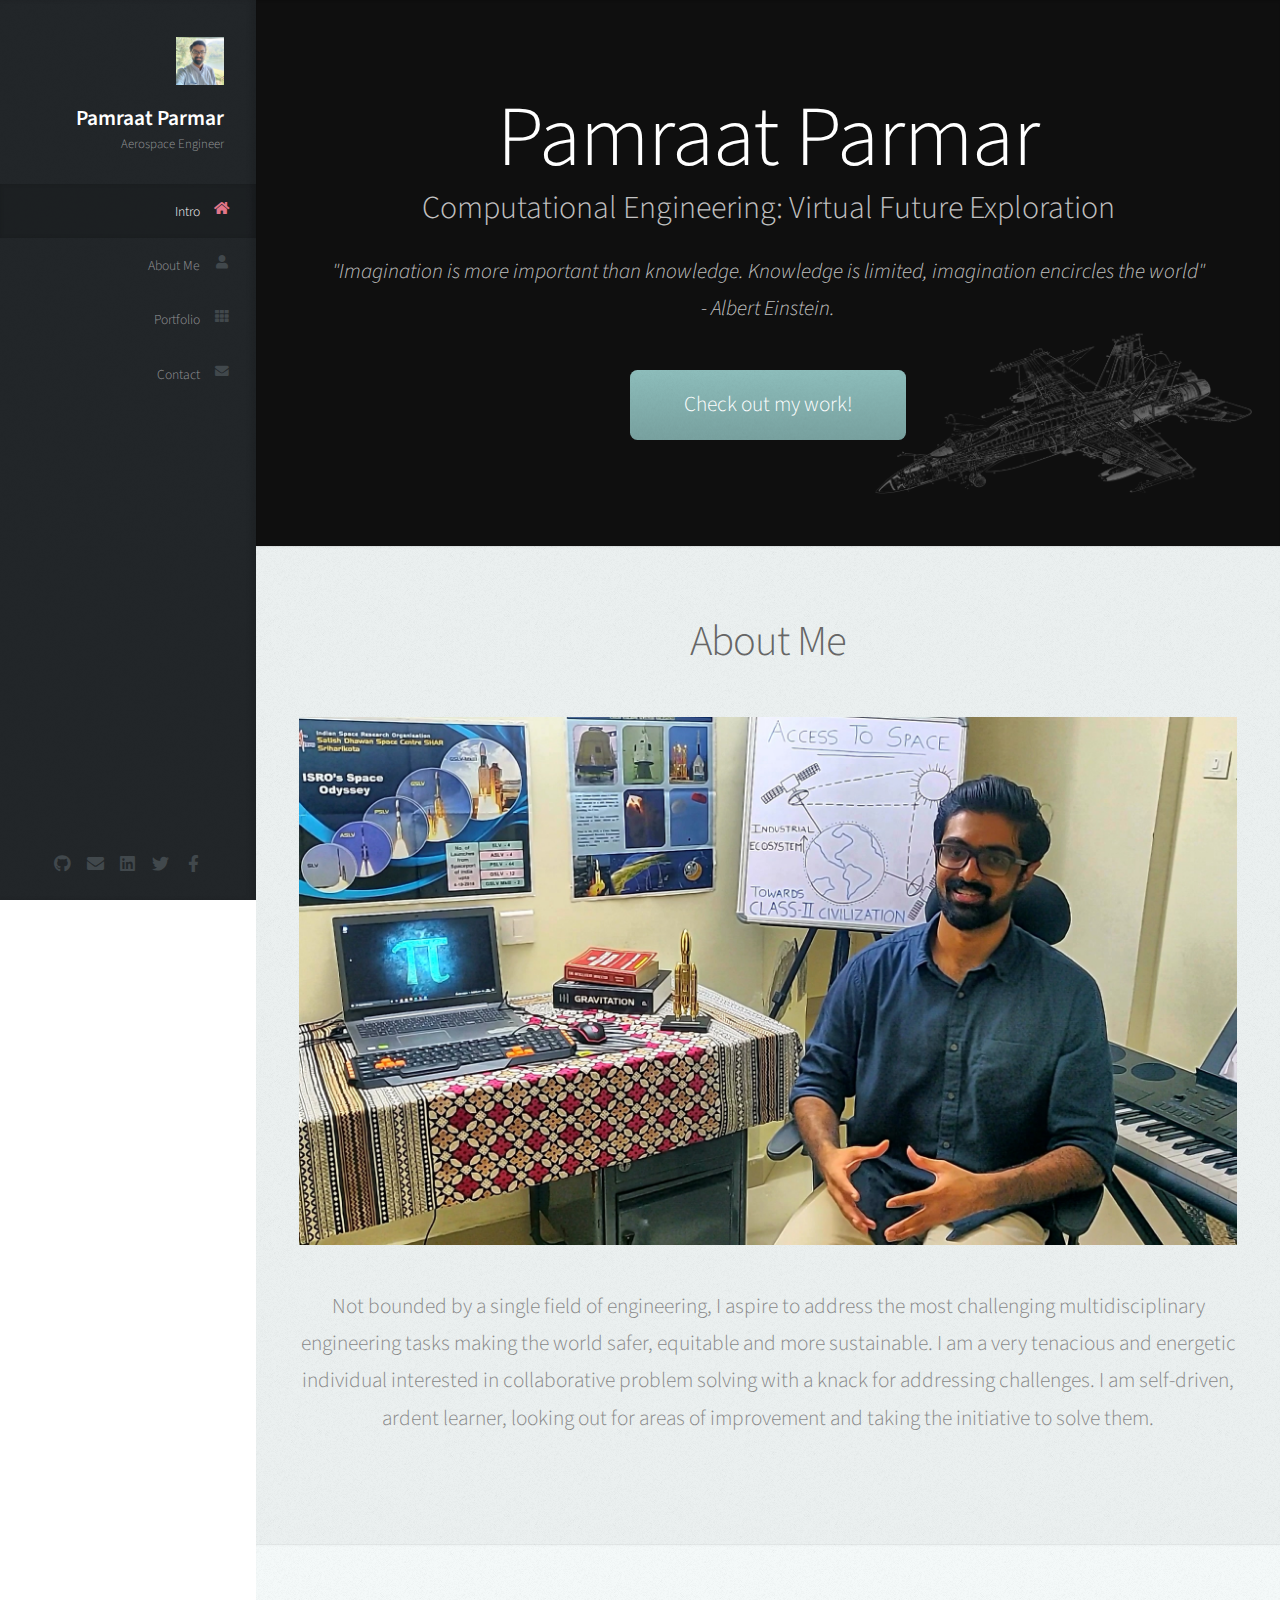
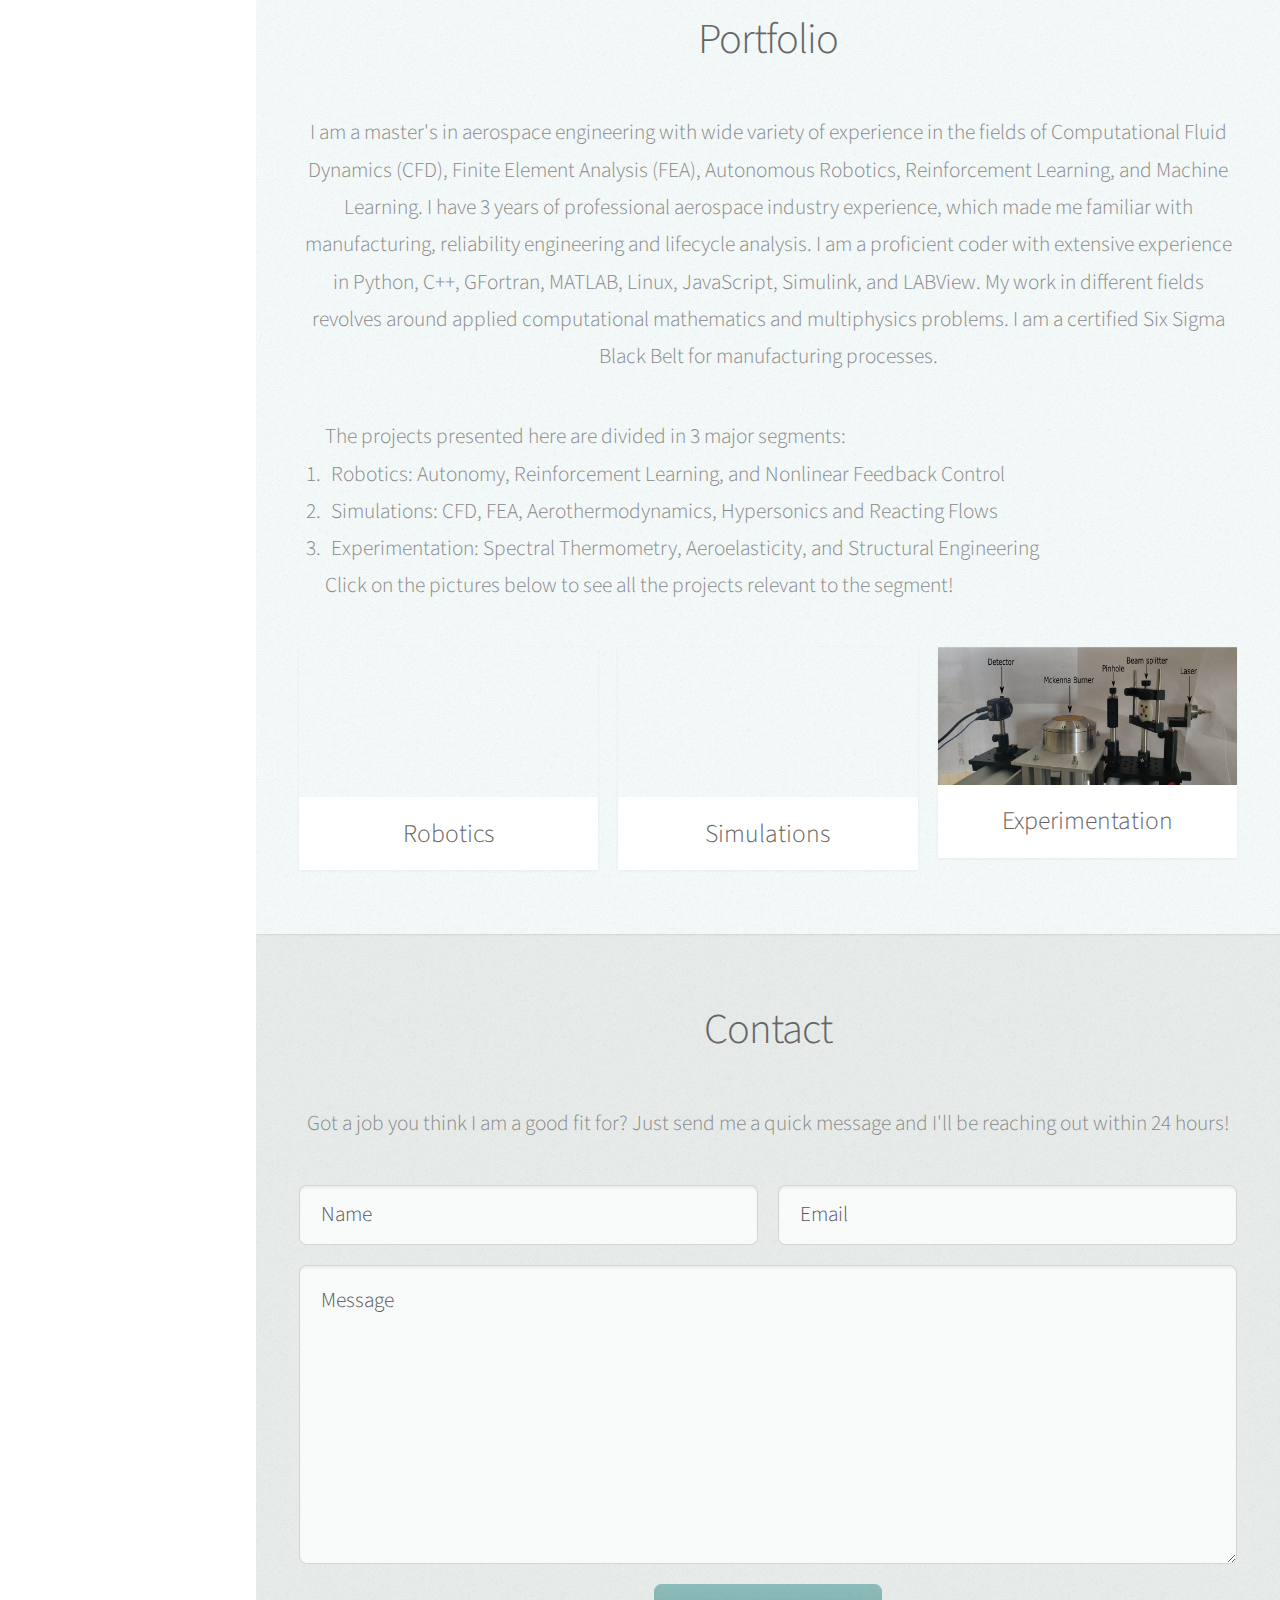
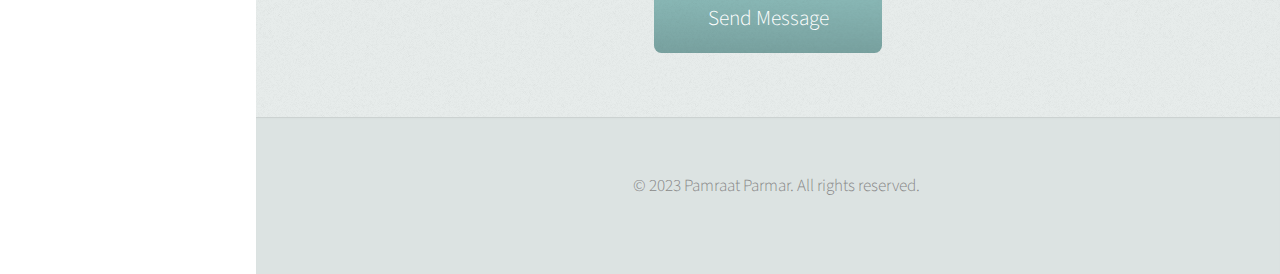
==== index.html @ 2a463907 "loader fixing attemp." ====
<!DOCTYPE HTML>
<html>
	<head>
		<title>Pamraat Parmar</title>
		<meta charset="utf-8" />
		<meta name="viewport" content="width=device-width, initial-scale=1, user-scalable=no" />
		<link rel="stylesheet" href="assets/css/main.css" />
		<link rel="stylesheet" href="assets/css/transitions.css" />
	</head>
	<body class="is-preload">
		<!-- Loader -->
			<div class="loader"></div>
			
			<div class="transition transition-2 is-active"></div>

		<!-- Header -->
			<div id="header">

				<div class="top">

					<!-- Logo -->
						<div id="logo">
							<span class="image avatar48"><img src="images/avatar.jpg" alt="" /></span>
							<h1 id="title">Pamraat Parmar</h1>
							<p>Aerospace Engineer</p>
						</div>

					<!-- Nav -->
						<nav id="nav">
							<ul>
								<li><a href="#top" id="top-link"><span class="icon solid fa-home">Intro</span></a></li>
								<li><a href="#about" id="about-link"><span class="icon solid fa-user">About Me</span></a></li>
								<li><a href="#portfolio" id="portfolio-link"><span class="icon solid fa-th">Portfolio</span></a></li>
								<li><a href="#contact" id="contact-link"><span class="icon solid fa-envelope">Contact</span></a></li>
							</ul>
						</nav>
				</div>

				<div class="bottom">

					<!-- Social Icons -->
						<ul class="icons">
							<li><a href="https://github.com/pamraat" class="icon brands fa-github"><span class="label">Github</span></a></li>
							<li><a href="mailto:pamraat@gmail.com" class="icon solid fa-envelope"><span class="label">Email</span></a></li>
							<li><a href="https://www.linkedin.com/in/pamraat/" class="icon brands fa-linkedin"><span class="label">LinkedIn</span></a></li>
							<li><a href="https://twitter.com/pamraat" class="icon brands fa-twitter"><span class="label">Twitter</span></a></li>
							<li><a href="https://www.facebook.com/pamraat.parmar" class="icon brands fa-facebook-f"><span class="label">Facebook</span></a></li>
						</ul>	

				</div>

			</div>

		<!-- Main -->
			<div id="main">

				<!-- Intro -->
					<section id="top" class="one dark cover">
						<div class="container">

							<header>
								<h2 class="alt"> <strong>Pamraat Parmar</strong></h2>
								<h3 class="alt">Computational Engineering: Virtual Future Exploration</h3>
								<p><em>"Imagination is more important than knowledge. Knowledge is limited, imagination
									encircles the world"<br /> - Albert Einstein.</em> 						
								</p>
								<p></p>
							</header>

							<footer>
								<a href="#portfolio" class="button scrolly">Check out my work!</a>
							</footer>

						</div>
					</section>

				<!-- About Me -->
				<section id="about" class="three">
					<div class="container">

						<header>
							<h2>About Me</h2>
						</header>

						<a href="#about" class="image featured"><img src="images/pic08.jpg" alt="" /></a>

						<p>Not bounded by a single field of engineering, I aspire to 
							address the most challenging multidisciplinary engineering tasks making the world
							safer, equitable and more sustainable. I am a very tenacious and energetic individual 
							interested in collaborative problem solving with a knack for addressing 
							challenges. I am self-driven, ardent learner, looking out for areas of improvement 
							and taking the initiative to solve them.</p>

					</div>
				</section>

				<!-- Portfolio -->
					<section id="portfolio" class="two">
						<div class="container">

							<header>
								<h2>Portfolio</h2>
							</header>

							<p>I am a master's in aerospace engineering with wide variety of experience in the fields of 
								Computational Fluid Dynamics (CFD), Finite Element Analysis (FEA), Autonomous Robotics, Reinforcement Learning, and Machine Learning.
								I have 3 years of professional aerospace industry experience, which made me familiar with manufacturing, reliability engineering and lifecycle analysis.
								I am a proficient coder with extensive experience in Python, C++, GFortran, MATLAB, Linux, JavaScript, Simulink, and LABView.
								My work in different fields revolves around applied computational mathematics and multiphysics 
								problems. I am a certified Six Sigma Black Belt for manufacturing processes.</p>
							<ol>
								The projects presented here are divided in 3 major segments:
									<li> Robotics: Autonomy, Reinforcement Learning, and Nonlinear Feedback Control</li>
									<li> Simulations: CFD, FEA, Aerothermodynamics, Hypersonics and Reacting Flows</li>
									<li> Experimentation: Spectral Thermometry, Aeroelasticity, and Structural Engineering</li>
								Click on the pictures below to see all the projects relevant to the segment!
							</ol>

							<div class="row">
								<div class="col-4 col-12-mobile">
									<article class="item">
										<a href="robotics.html" class="vid fit">
											<video autoplay loop muted>
												<source src="images/robVidMain.mp4" type=video/mp4>
											</video>
										</a>
										<header>
											<h3>Robotics</h3>
										</header>
									</article>
								</div>
								<div class="col-4 col-12-mobile">
									<article class="item">
										<a href="simulations.html" class="vid fit">
											<video autoplay loop muted>
												<source src="images/simVidMain.mp4" type=video/mp4>
											</video>
										</a>
										<header>
											<h3>Simulations</h3>
										</header>
									</article>
								</div>
								<div class="col-4 col-12-mobile">
									<article class="item">
										<a href="experimentation.html" class="image fit"><img src="images/expMain.jpg" alt="" /></a>
										<header>
											<h3>Experimentation</h3>
										</header>
									</article>
								</div>
							</div>

						</div>
					</section>

				
				<!-- Contact -->
					<section id="contact" class="four">
						<div class="container">

							<header>
								<h2>Contact</h2>
							</header>

							<p>Got a job you think I am a good fit for? Just send me a quick message and
								I'll be reaching out within 24 hours!
							</p>

							<form method="POST" action="https://formsubmit.co/04bc2fccb3482e73692f580b9e9645ba">
								<div class="row">
									<div class="col-6 col-12-mobile"><input type="text" name="name" placeholder="Name" /></div>
									<div class="col-6 col-12-mobile"><input type="text" name="email" placeholder="Email" /></div>
									<div class="col-12">
										<textarea name="message" placeholder="Message"></textarea>
									</div>
									<div class="col-12">
										<input type="submit" value="Send Message" />
									</div>
								</div>
							</form>
						</div>
					</section>

			</div>

		<!-- Footer -->
			<div id="footer">

				<!-- Copyright -->
					<ul class="copyright">
						<li>&copy; 2023 Pamraat Parmar. All rights reserved.</li>
					</ul>

			</div>
		<!-- Scripts -->
			<script src="assets/js/jquery.min.js"></script>
			<script src="assets/js/jquery.scrolly.min.js"></script>
			<script src="assets/js/jquery.scrollex.min.js"></script>
			<script src="assets/js/browser.min.js"></script>
			<script src="assets/js/breakpoints.min.js"></script>
			<script src="assets/js/util.js"></script>
			<script src="assets/js/main.js"></script>

	</body>
</html>
---- assets/css/main.css ----
@import url("fontawesome-all.min.css");
@import url("https://fonts.googleapis.com/css?family=Source+Sans+Pro:300,300italic,400,600");

/*
	Prologue by HTML5 UP
	html5up.net | @ajlkn
	Free for personal and commercial use under the CCA 3.0 license (html5up.net/license)
*/

html, body, div, span, applet, object,
iframe, h1, h2, h3, h4, h5, h6, p, blockquote,
pre, a, abbr, acronym, address, big, cite,
code, del, dfn, em, img, ins, kbd, q, s, samp,
small, strike, strong, sub, sup, tt, var, b,
u, i, center, dl, dt, dd, ol, ul, li, fieldset,
form, label, legend, table, caption, tbody,
tfoot, thead, tr, th, td, article, aside,
canvas, details, embed, figure, figcaption,
footer, header, hgroup, menu, nav, output, ruby,
section, summary, time, mark, audio, video{
	margin: 0;
	padding: 0;
	border: 0;
	font-size: 100%;
	font: inherit;
	vertical-align: baseline;}

article, aside, details, figcaption, figure,
footer, header, hgroup, menu, nav, section {
	display: block;}

body {
	line-height: 1;
}

ol, ul {
	list-style: none;
}

blockquote, q {
	quotes: none;
}

	blockquote:before, blockquote:after, q:before, q:after {
		content: '';
		content: none;
	}

table {
	border-collapse: collapse;
	border-spacing: 0;
}

body {
	-webkit-text-size-adjust: none;
}

mark {
	background-color: transparent;
	color: inherit;
}

input::-moz-focus-inner {
	border: 0;
	padding: 0;
}

input, select, textarea {
	-moz-appearance: none;
	-webkit-appearance: none;
	-ms-appearance: none;
	appearance: none;
}

/* Loader */
	.loader {
		background: #000 url(../../images/loading-5.gif) no-repeat center center;
		background-size: 30%;
		height: 100vh;
		width: 100%;
		position: fixed;
		z-index: 100000;
	}

/* Basic */

	html {
		box-sizing: border-box;
	}

	*, *:before, *:after {
		box-sizing: inherit;
	}

	body {
		background: #fff;
		font-family: 'Source Sans Pro', sans-serif;
		font-size: 19pt;
		font-weight: 300;
		line-height: 1.75em;
		color: #888;
	}

		body.is-preload *, body.is-preload *:before, body.is-preload *:after {
			-moz-animation: none !important;
			-webkit-animation: none !important;
			-ms-animation: none !important;
			animation: none !important;
			-moz-transition: none !important;
			-webkit-transition: none !important;
			-ms-transition: none !important;
			transition: none !important;
		}

	input, textarea, select {
		font-family: 'Source Sans Pro', sans-serif;
		font-size: 19pt;
		font-weight: 300;
		line-height: 1.75em;
		color: #888;
	}

	h1, h2, h3, h4, h5, h6 {
		font-weight: 300;
		color: #666;
		line-height: 1.5em;
	}

	h1 a, h2 a, h3 a, h4 a, h5 a, h6 a {
		color: inherit;
		text-decoration: none;
	}

		h1 a strong, h2 a strong, h3 a strong, h4 a strong, h5 a strong, h6 a strong {
			color: #333;
		}

	h2 {
		font-size: 2em;
		letter-spacing: -1px;
	}

		h2.alt {
			color: #888;
		}

			h2.alt strong {
				font-size: 2em;
				color: #666;
			}

	h3 {
		font-size: 1.5em;
	}

	header {
		margin: 0 0 2em 0;
	}

		header > p {
			margin: 1em 0 0 0;
		}

	footer {
		margin: 2em 0 0 0;
	}

	strong, b {
		font-weight: 300;
		color: #666;
	}

	em, i {
		font-style: italic;
	}

	a {
		text-decoration: none;
		color: inherit;
		border-bottom: dotted 1px rgba(128, 128, 128, 0.5);
		-moz-transition: color 0.35s ease-in-out, border-bottom-color 0.35s ease-in-out;
		-webkit-transition: color 0.35s ease-in-out, border-bottom-color 0.35s ease-in-out;
		-ms-transition: color 0.35s ease-in-out, border-bottom-color 0.35s ease-in-out;
		transition: color 0.35s ease-in-out, border-bottom-color 0.35s ease-in-out;
		outline: 0;
	}

		a:hover {
			color: #E27689;
			border-bottom-color: rgba(255, 255, 255, 0);
		}

	sub {
		position: relative;
		top: 0.5em;
		font-size: 0.8em;
	}

	sup {
		position: relative;
		top: -0.5em;
		font-size: 0.8em;
	}

	hr {
		border: 0;
		border-top: solid 1px #ddd;
	}

	blockquote {
		border-left: solid 0.5em #ddd;
		padding: 1em 0 1em 2em;
		font-style: italic;
	}

	p, ul, ol, dl, table {
		margin-bottom: 2em;
	}

	br.clear {
		clear: both;
	}

/* Container */

	.container {
		margin: 0 auto;
		max-width: 100%;
		width: 1400px;
	}

		@media screen and (min-width: 961px) and (max-width: 1880px) {

			.container {
				width: 1200px;
			}

		}

		@media screen and (min-width: 961px) and (max-width: 1620px) {

			.container {
				width: 960px;
			}

		}

		@media screen and (min-width: 961px) and (max-width: 1320px) {

			.container {
				width: 100%;
			}

		}

		@media screen and (max-width: 960px) {

			.container {
				width: 100%;
			}

		}

		@media screen and (max-width: 736px) {

			.container {
				width: 100%;
			}

		}

/* Row */

	.row {
		display: flex;
		flex-wrap: wrap;
		box-sizing: border-box;
		align-items: stretch;
	}

		.row > * {
			box-sizing: border-box;
		}

		.row.gtr-uniform > * > :last-child {
			margin-bottom: 0;
		}

		.row.aln-left {
			justify-content: flex-start;
		}

		.row.aln-center {
			justify-content: center;
		}

		.row.aln-right {
			justify-content: flex-end;
		}

		.row.aln-top {
			align-items: flex-start;
		}

		.row.aln-middle {
			align-items: center;
		}

		.row.aln-bottom {
			align-items: flex-end;
		}

		.row > .imp {
			order: -1;
		}

		.row > .col-1 {
			width: 8.33333%;
		}

		.row > .off-1 {
			margin-left: 8.33333%;
		}

		.row > .col-2 {
			width: 16.66667%;
		}

		.row > .off-2 {
			margin-left: 16.66667%;
		}

		.row > .col-3 {
			width: 25%;
		}

		.row > .off-3 {
			margin-left: 25%;
		}

		.row > .col-4 {
			width: 33.33333%;
		}

		.row > .off-4 {
			margin-left: 33.33333%;
		}

		.row > .col-5 {
			width: 41.66667%;
		}

		.row > .off-5 {
			margin-left: 41.66667%;
		}

		.row > .col-6 {
			width: 50%;
		}

		.row > .off-6 {
			margin-left: 50%;
		}

		.row > .col-7 {
			width: 58.33333%;
		}

		.row > .off-7 {
			margin-left: 58.33333%;
		}

		.row > .col-8 {
			width: 66.66667%;
		}

		.row > .off-8 {
			margin-left: 66.66667%;
		}

		.row > .col-9 {
			width: 75%;
		}

		.row > .off-9 {
			margin-left: 75%;
		}

		.row > .col-10 {
			width: 83.33333%;
		}

		.row > .off-10 {
			margin-left: 83.33333%;
		}

		.row > .col-11 {
			width: 91.66667%;
		}

		.row > .off-11 {
			margin-left: 91.66667%;
		}

		.row > .col-12 {
			width: 100%;
		}

		.row > .off-12 {
			margin-left: 100%;
		}

		.row.gtr-0 {
			margin-top: 0px;
			margin-left: 0px;
		}

			.row.gtr-0 > * {
				padding: 0px 0 0 0px;
			}

			.row.gtr-0.gtr-uniform {
				margin-top: 0px;
			}

				.row.gtr-0.gtr-uniform > * {
					padding-top: 0px;
				}

		.row.gtr-25 {
			margin-top: -10px;
			margin-left: -10px;
		}

			.row.gtr-25 > * {
				padding: 10px 0 0 10px;
			}

			.row.gtr-25.gtr-uniform {
				margin-top: -10px;
			}

				.row.gtr-25.gtr-uniform > * {
					padding-top: 10px;
				}

		.row.gtr-50 {
			margin-top: -20px;
			margin-left: -20px;
		}

			.row.gtr-50 > * {
				padding: 20px 0 0 20px;
			}

			.row.gtr-50.gtr-uniform {
				margin-top: -20px;
			}

				.row.gtr-50.gtr-uniform > * {
					padding-top: 20px;
				}

		.row {
			margin-top: -40px;
			margin-left: -40px;
		}

			.row > * {
				padding: 40px 0 0 40px;
			}

			.row.gtr-uniform {
				margin-top: -40px;
			}

				.row.gtr-uniform > * {
					padding-top: 40px;
				}

		.row.gtr-150 {
			margin-top: -60px;
			margin-left: -60px;
		}

			.row.gtr-150 > * {
				padding: 60px 0 0 60px;
			}

			.row.gtr-150.gtr-uniform {
				margin-top: -60px;
			}

				.row.gtr-150.gtr-uniform > * {
					padding-top: 60px;
				}

		.row.gtr-200 {
			margin-top: -80px;
			margin-left: -80px;
		}

			.row.gtr-200 > * {
				padding: 80px 0 0 80px;
			}

			.row.gtr-200.gtr-uniform {
				margin-top: -80px;
			}

				.row.gtr-200.gtr-uniform > * {
					padding-top: 80px;
				}

		@media screen and (min-width: 961px) and (max-width: 1880px) {

			.row {
				display: flex;
				flex-wrap: wrap;
				box-sizing: border-box;
				align-items: stretch;
			}

				.row > * {
					box-sizing: border-box;
				}

				.row.gtr-uniform > * > :last-child {
					margin-bottom: 0;
				}

				.row.aln-left {
					justify-content: flex-start;
				}

				.row.aln-center {
					justify-content: center;
				}

				.row.aln-right {
					justify-content: flex-end;
				}

				.row.aln-top {
					align-items: flex-start;
				}

				.row.aln-middle {
					align-items: center;
				}

				.row.aln-bottom {
					align-items: flex-end;
				}

				.row > .imp-wide {
					order: -1;
				}

				.row > .col-1-wide {
					width: 8.33333%;
				}

				.row > .off-1-wide {
					margin-left: 8.33333%;
				}

				.row > .col-2-wide {
					width: 16.66667%;
				}

				.row > .off-2-wide {
					margin-left: 16.66667%;
				}

				.row > .col-3-wide {
					width: 25%;
				}

				.row > .off-3-wide {
					margin-left: 25%;
				}

				.row > .col-4-wide {
					width: 33.33333%;
				}

				.row > .off-4-wide {
					margin-left: 33.33333%;
				}

				.row > .col-5-wide {
					width: 41.66667%;
				}

				.row > .off-5-wide {
					margin-left: 41.66667%;
				}

				.row > .col-6-wide {
					width: 50%;
				}

				.row > .off-6-wide {
					margin-left: 50%;
				}

				.row > .col-7-wide {
					width: 58.33333%;
				}

				.row > .off-7-wide {
					margin-left: 58.33333%;
				}

				.row > .col-8-wide {
					width: 66.66667%;
				}

				.row > .off-8-wide {
					margin-left: 66.66667%;
				}

				.row > .col-9-wide {
					width: 75%;
				}

				.row > .off-9-wide {
					margin-left: 75%;
				}

				.row > .col-10-wide {
					width: 83.33333%;
				}

				.row > .off-10-wide {
					margin-left: 83.33333%;
				}

				.row > .col-11-wide {
					width: 91.66667%;
				}

				.row > .off-11-wide {
					margin-left: 91.66667%;
				}

				.row > .col-12-wide {
					width: 100%;
				}

				.row > .off-12-wide {
					margin-left: 100%;
				}

				.row.gtr-0 {
					margin-top: 0px;
					margin-left: 0px;
				}

					.row.gtr-0 > * {
						padding: 0px 0 0 0px;
					}

					.row.gtr-0.gtr-uniform {
						margin-top: 0px;
					}

						.row.gtr-0.gtr-uniform > * {
							padding-top: 0px;
						}

				.row.gtr-25 {
					margin-top: -10px;
					margin-left: -10px;
				}

					.row.gtr-25 > * {
						padding: 10px 0 0 10px;
					}

					.row.gtr-25.gtr-uniform {
						margin-top: -10px;
					}

						.row.gtr-25.gtr-uniform > * {
							padding-top: 10px;
						}

				.row.gtr-50 {
					margin-top: -20px;
					margin-left: -20px;
				}

					.row.gtr-50 > * {
						padding: 20px 0 0 20px;
					}

					.row.gtr-50.gtr-uniform {
						margin-top: -20px;
					}

						.row.gtr-50.gtr-uniform > * {
							padding-top: 20px;
						}

				.row {
					margin-top: -40px;
					margin-left: -40px;
				}

					.row > * {
						padding: 40px 0 0 40px;
					}

					.row.gtr-uniform {
						margin-top: -40px;
					}

						.row.gtr-uniform > * {
							padding-top: 40px;
						}

				.row.gtr-150 {
					margin-top: -60px;
					margin-left: -60px;
				}

					.row.gtr-150 > * {
						padding: 60px 0 0 60px;
					}

					.row.gtr-150.gtr-uniform {
						margin-top: -60px;
					}

						.row.gtr-150.gtr-uniform > * {
							padding-top: 60px;
						}

				.row.gtr-200 {
					margin-top: -80px;
					margin-left: -80px;
				}

					.row.gtr-200 > * {
						padding: 80px 0 0 80px;
					}

					.row.gtr-200.gtr-uniform {
						margin-top: -80px;
					}

						.row.gtr-200.gtr-uniform > * {
							padding-top: 80px;
						}

		}

		@media screen and (min-width: 961px) and (max-width: 1620px) {

			.row {
				display: flex;
				flex-wrap: wrap;
				box-sizing: border-box;
				align-items: stretch;
			}

				.row > * {
					box-sizing: border-box;
				}

				.row.gtr-uniform > * > :last-child {
					margin-bottom: 0;
				}

				.row.aln-left {
					justify-content: flex-start;
				}

				.row.aln-center {
					justify-content: center;
				}

				.row.aln-right {
					justify-content: flex-end;
				}

				.row.aln-top {
					align-items: flex-start;
				}

				.row.aln-middle {
					align-items: center;
				}

				.row.aln-bottom {
					align-items: flex-end;
				}

				.row > .imp-normal {
					order: -1;
				}

				.row > .col-1-normal {
					width: 8.33333%;
				}

				.row > .off-1-normal {
					margin-left: 8.33333%;
				}

				.row > .col-2-normal {
					width: 16.66667%;
				}

				.row > .off-2-normal {
					margin-left: 16.66667%;
				}

				.row > .col-3-normal {
					width: 25%;
				}

				.row > .off-3-normal {
					margin-left: 25%;
				}

				.row > .col-4-normal {
					width: 33.33333%;
				}

				.row > .off-4-normal {
					margin-left: 33.33333%;
				}

				.row > .col-5-normal {
					width: 41.66667%;
				}

				.row > .off-5-normal {
					margin-left: 41.66667%;
				}

				.row > .col-6-normal {
					width: 50%;
				}

				.row > .off-6-normal {
					margin-left: 50%;
				}

				.row > .col-7-normal {
					width: 58.33333%;
				}

				.row > .off-7-normal {
					margin-left: 58.33333%;
				}

				.row > .col-8-normal {
					width: 66.66667%;
				}

				.row > .off-8-normal {
					margin-left: 66.66667%;
				}

				.row > .col-9-normal {
					width: 75%;
				}

				.row > .off-9-normal {
					margin-left: 75%;
				}

				.row > .col-10-normal {
					width: 83.33333%;
				}

				.row > .off-10-normal {
					margin-left: 83.33333%;
				}

				.row > .col-11-normal {
					width: 91.66667%;
				}

				.row > .off-11-normal {
					margin-left: 91.66667%;
				}

				.row > .col-12-normal {
					width: 100%;
				}

				.row > .off-12-normal {
					margin-left: 100%;
				}

				.row.gtr-0 {
					margin-top: 0px;
					margin-left: 0px;
				}

					.row.gtr-0 > * {
						padding: 0px 0 0 0px;
					}

					.row.gtr-0.gtr-uniform {
						margin-top: 0px;
					}

						.row.gtr-0.gtr-uniform > * {
							padding-top: 0px;
						}

				.row.gtr-25 {
					margin-top: -10px;
					margin-left: -10px;
				}

					.row.gtr-25 > * {
						padding: 10px 0 0 10px;
					}

					.row.gtr-25.gtr-uniform {
						margin-top: -10px;
					}

						.row.gtr-25.gtr-uniform > * {
							padding-top: 10px;
						}

				.row.gtr-50 {
					margin-top: -20px;
					margin-left: -20px;
				}

					.row.gtr-50 > * {
						padding: 20px 0 0 20px;
					}

					.row.gtr-50.gtr-uniform {
						margin-top: -20px;
					}

						.row.gtr-50.gtr-uniform > * {
							padding-top: 20px;
						}

				.row {
					margin-top: -40px;
					margin-left: -40px;
				}

					.row > * {
						padding: 40px 0 0 40px;
					}

					.row.gtr-uniform {
						margin-top: -40px;
					}

						.row.gtr-uniform > * {
							padding-top: 40px;
						}

				.row.gtr-150 {
					margin-top: -60px;
					margin-left: -60px;
				}

					.row.gtr-150 > * {
						padding: 60px 0 0 60px;
					}

					.row.gtr-150.gtr-uniform {
						margin-top: -60px;
					}

						.row.gtr-150.gtr-uniform > * {
							padding-top: 60px;
						}

				.row.gtr-200 {
					margin-top: -80px;
					margin-left: -80px;
				}

					.row.gtr-200 > * {
						padding: 80px 0 0 80px;
					}

					.row.gtr-200.gtr-uniform {
						margin-top: -80px;
					}

						.row.gtr-200.gtr-uniform > * {
							padding-top: 80px;
						}

		}

		@media screen and (min-width: 961px) and (max-width: 1320px) {

			.row {
				display: flex;
				flex-wrap: wrap;
				box-sizing: border-box;
				align-items: stretch;
			}

				.row > * {
					box-sizing: border-box;
				}

				.row.gtr-uniform > * > :last-child {
					margin-bottom: 0;
				}

				.row.aln-left {
					justify-content: flex-start;
				}

				.row.aln-center {
					justify-content: center;
				}

				.row.aln-right {
					justify-content: flex-end;
				}

				.row.aln-top {
					align-items: flex-start;
				}

				.row.aln-middle {
					align-items: center;
				}

				.row.aln-bottom {
					align-items: flex-end;
				}

				.row > .imp-narrow {
					order: -1;
				}

				.row > .col-1-narrow {
					width: 8.33333%;
				}

				.row > .off-1-narrow {
					margin-left: 8.33333%;
				}

				.row > .col-2-narrow {
					width: 16.66667%;
				}

				.row > .off-2-narrow {
					margin-left: 16.66667%;
				}

				.row > .col-3-narrow {
					width: 25%;
				}

				.row > .off-3-narrow {
					margin-left: 25%;
				}

				.row > .col-4-narrow {
					width: 33.33333%;
				}

				.row > .off-4-narrow {
					margin-left: 33.33333%;
				}

				.row > .col-5-narrow {
					width: 41.66667%;
				}

				.row > .off-5-narrow {
					margin-left: 41.66667%;
				}

				.row > .col-6-narrow {
					width: 50%;
				}

				.row > .off-6-narrow {
					margin-left: 50%;
				}

				.row > .col-7-narrow {
					width: 58.33333%;
				}

				.row > .off-7-narrow {
					margin-left: 58.33333%;
				}

				.row > .col-8-narrow {
					width: 66.66667%;
				}

				.row > .off-8-narrow {
					margin-left: 66.66667%;
				}

				.row > .col-9-narrow {
					width: 75%;
				}

				.row > .off-9-narrow {
					margin-left: 75%;
				}

				.row > .col-10-narrow {
					width: 83.33333%;
				}

				.row > .off-10-narrow {
					margin-left: 83.33333%;
				}

				.row > .col-11-narrow {
					width: 91.66667%;
				}

				.row > .off-11-narrow {
					margin-left: 91.66667%;
				}

				.row > .col-12-narrow {
					width: 100%;
				}

				.row > .off-12-narrow {
					margin-left: 100%;
				}

				.row.gtr-0 {
					margin-top: 0px;
					margin-left: 0px;
				}

					.row.gtr-0 > * {
						padding: 0px 0 0 0px;
					}

					.row.gtr-0.gtr-uniform {
						margin-top: 0px;
					}

						.row.gtr-0.gtr-uniform > * {
							padding-top: 0px;
						}

				.row.gtr-25 {
					margin-top: -5px;
					margin-left: -5px;
				}

					.row.gtr-25 > * {
						padding: 5px 0 0 5px;
					}

					.row.gtr-25.gtr-uniform {
						margin-top: -5px;
					}

						.row.gtr-25.gtr-uniform > * {
							padding-top: 5px;
						}

				.row.gtr-50 {
					margin-top: -10px;
					margin-left: -10px;
				}

					.row.gtr-50 > * {
						padding: 10px 0 0 10px;
					}

					.row.gtr-50.gtr-uniform {
						margin-top: -10px;
					}

						.row.gtr-50.gtr-uniform > * {
							padding-top: 10px;
						}

				.row {
					margin-top: -20px;
					margin-left: -20px;
				}

					.row > * {
						padding: 20px 0 0 20px;
					}

					.row.gtr-uniform {
						margin-top: -20px;
					}

						.row.gtr-uniform > * {
							padding-top: 20px;
						}

				.row.gtr-150 {
					margin-top: -30px;
					margin-left: -30px;
				}

					.row.gtr-150 > * {
						padding: 30px 0 0 30px;
					}

					.row.gtr-150.gtr-uniform {
						margin-top: -30px;
					}

						.row.gtr-150.gtr-uniform > * {
							padding-top: 30px;
						}

				.row.gtr-200 {
					margin-top: -40px;
					margin-left: -40px;
				}

					.row.gtr-200 > * {
						padding: 40px 0 0 40px;
					}

					.row.gtr-200.gtr-uniform {
						margin-top: -40px;
					}

						.row.gtr-200.gtr-uniform > * {
							padding-top: 40px;
						}

		}

		@media screen and (max-width: 960px) {

			.row {
				display: flex;
				flex-wrap: wrap;
				box-sizing: border-box;
				align-items: stretch;
			}

				.row > * {
					box-sizing: border-box;
				}

				.row.gtr-uniform > * > :last-child {
					margin-bottom: 0;
				}

				.row.aln-left {
					justify-content: flex-start;
				}

				.row.aln-center {
					justify-content: center;
				}

				.row.aln-right {
					justify-content: flex-end;
				}

				.row.aln-top {
					align-items: flex-start;
				}

				.row.aln-middle {
					align-items: center;
				}

				.row.aln-bottom {
					align-items: flex-end;
				}

				.row > .imp-narrower {
					order: -1;
				}

				.row > .col-1-narrower {
					width: 8.33333%;
				}

				.row > .off-1-narrower {
					margin-left: 8.33333%;
				}

				.row > .col-2-narrower {
					width: 16.66667%;
				}

				.row > .off-2-narrower {
					margin-left: 16.66667%;
				}

				.row > .col-3-narrower {
					width: 25%;
				}

				.row > .off-3-narrower {
					margin-left: 25%;
				}

				.row > .col-4-narrower {
					width: 33.33333%;
				}

				.row > .off-4-narrower {
					margin-left: 33.33333%;
				}

				.row > .col-5-narrower {
					width: 41.66667%;
				}

				.row > .off-5-narrower {
					margin-left: 41.66667%;
				}

				.row > .col-6-narrower {
					width: 50%;
				}

				.row > .off-6-narrower {
					margin-left: 50%;
				}

				.row > .col-7-narrower {
					width: 58.33333%;
				}

				.row > .off-7-narrower {
					margin-left: 58.33333%;
				}

				.row > .col-8-narrower {
					width: 66.66667%;
				}

				.row > .off-8-narrower {
					margin-left: 66.66667%;
				}

				.row > .col-9-narrower {
					width: 75%;
				}

				.row > .off-9-narrower {
					margin-left: 75%;
				}

				.row > .col-10-narrower {
					width: 83.33333%;
				}

				.row > .off-10-narrower {
					margin-left: 83.33333%;
				}

				.row > .col-11-narrower {
					width: 91.66667%;
				}

				.row > .off-11-narrower {
					margin-left: 91.66667%;
				}

				.row > .col-12-narrower {
					width: 100%;
				}

				.row > .off-12-narrower {
					margin-left: 100%;
				}

				.row.gtr-0 {
					margin-top: 0px;
					margin-left: 0px;
				}

					.row.gtr-0 > * {
						padding: 0px 0 0 0px;
					}

					.row.gtr-0.gtr-uniform {
						margin-top: 0px;
					}

						.row.gtr-0.gtr-uniform > * {
							padding-top: 0px;
						}

				.row.gtr-25 {
					margin-top: -5px;
					margin-left: -5px;
				}

					.row.gtr-25 > * {
						padding: 5px 0 0 5px;
					}

					.row.gtr-25.gtr-uniform {
						margin-top: -5px;
					}

						.row.gtr-25.gtr-uniform > * {
							padding-top: 5px;
						}

				.row.gtr-50 {
					margin-top: -10px;
					margin-left: -10px;
				}

					.row.gtr-50 > * {
						padding: 10px 0 0 10px;
					}

					.row.gtr-50.gtr-uniform {
						margin-top: -10px;
					}

						.row.gtr-50.gtr-uniform > * {
							padding-top: 10px;
						}

				.row {
					margin-top: -20px;
					margin-left: -20px;
				}

					.row > * {
						padding: 20px 0 0 20px;
					}

					.row.gtr-uniform {
						margin-top: -20px;
					}

						.row.gtr-uniform > * {
							padding-top: 20px;
						}

				.row.gtr-150 {
					margin-top: -30px;
					margin-left: -30px;
				}

					.row.gtr-150 > * {
						padding: 30px 0 0 30px;
					}

					.row.gtr-150.gtr-uniform {
						margin-top: -30px;
					}

						.row.gtr-150.gtr-uniform > * {
							padding-top: 30px;
						}

				.row.gtr-200 {
					margin-top: -40px;
					margin-left: -40px;
				}

					.row.gtr-200 > * {
						padding: 40px 0 0 40px;
					}

					.row.gtr-200.gtr-uniform {
						margin-top: -40px;
					}

						.row.gtr-200.gtr-uniform > * {
							padding-top: 40px;
						}

		}

		@media screen and (max-width: 736px) {

			.row {
				display: flex;
				flex-wrap: wrap;
				box-sizing: border-box;
				align-items: stretch;
			}

				.row > * {
					box-sizing: border-box;
				}

				.row.gtr-uniform > * > :last-child {
					margin-bottom: 0;
				}

				.row.aln-left {
					justify-content: flex-start;
				}

				.row.aln-center {
					justify-content: center;
				}

				.row.aln-right {
					justify-content: flex-end;
				}

				.row.aln-top {
					align-items: flex-start;
				}

				.row.aln-middle {
					align-items: center;
				}

				.row.aln-bottom {
					align-items: flex-end;
				}

				.row > .imp-mobile {
					order: -1;
				}

				.row > .col-1-mobile {
					width: 8.33333%;
				}

				.row > .off-1-mobile {
					margin-left: 8.33333%;
				}

				.row > .col-2-mobile {
					width: 16.66667%;
				}

				.row > .off-2-mobile {
					margin-left: 16.66667%;
				}

				.row > .col-3-mobile {
					width: 25%;
				}

				.row > .off-3-mobile {
					margin-left: 25%;
				}

				.row > .col-4-mobile {
					width: 33.33333%;
				}

				.row > .off-4-mobile {
					margin-left: 33.33333%;
				}

				.row > .col-5-mobile {
					width: 41.66667%;
				}

				.row > .off-5-mobile {
					margin-left: 41.66667%;
				}

				.row > .col-6-mobile {
					width: 50%;
				}

				.row > .off-6-mobile {
					margin-left: 50%;
				}

				.row > .col-7-mobile {
					width: 58.33333%;
				}

				.row > .off-7-mobile {
					margin-left: 58.33333%;
				}

				.row > .col-8-mobile {
					width: 66.66667%;
				}

				.row > .off-8-mobile {
					margin-left: 66.66667%;
				}

				.row > .col-9-mobile {
					width: 75%;
				}

				.row > .off-9-mobile {
					margin-left: 75%;
				}

				.row > .col-10-mobile {
					width: 83.33333%;
				}

				.row > .off-10-mobile {
					margin-left: 83.33333%;
				}

				.row > .col-11-mobile {
					width: 91.66667%;
				}

				.row > .off-11-mobile {
					margin-left: 91.66667%;
				}

				.row > .col-12-mobile {
					width: 100%;
				}

				.row > .off-12-mobile {
					margin-left: 100%;
				}

				.row.gtr-0 {
					margin-top: 0px;
					margin-left: 0px;
				}

					.row.gtr-0 > * {
						padding: 0px 0 0 0px;
					}

					.row.gtr-0.gtr-uniform {
						margin-top: 0px;
					}

						.row.gtr-0.gtr-uniform > * {
							padding-top: 0px;
						}

				.row.gtr-25 {
					margin-top: -5px;
					margin-left: -5px;
				}

					.row.gtr-25 > * {
						padding: 5px 0 0 5px;
					}

					.row.gtr-25.gtr-uniform {
						margin-top: -5px;
					}

						.row.gtr-25.gtr-uniform > * {
							padding-top: 5px;
						}

				.row.gtr-50 {
					margin-top: -10px;
					margin-left: -10px;
				}

					.row.gtr-50 > * {
						padding: 10px 0 0 10px;
					}

					.row.gtr-50.gtr-uniform {
						margin-top: -10px;
					}

						.row.gtr-50.gtr-uniform > * {
							padding-top: 10px;
						}

				.row {
					margin-top: -20px;
					margin-left: -20px;
				}

					.row > * {
						padding: 20px 0 0 20px;
					}

					.row.gtr-uniform {
						margin-top: -20px;
					}

						.row.gtr-uniform > * {
							padding-top: 20px;
						}

				.row.gtr-150 {
					margin-top: -30px;
					margin-left: -30px;
				}

					.row.gtr-150 > * {
						padding: 30px 0 0 30px;
					}

					.row.gtr-150.gtr-uniform {
						margin-top: -30px;
					}

						.row.gtr-150.gtr-uniform > * {
							padding-top: 30px;
						}

				.row.gtr-200 {
					margin-top: -40px;
					margin-left: -40px;
				}

					.row.gtr-200 > * {
						padding: 40px 0 0 40px;
					}

					.row.gtr-200.gtr-uniform {
						margin-top: -40px;
					}

						.row.gtr-200.gtr-uniform > * {
							padding-top: 40px;
						}

		}

/* Sections/Article */

	section, article {
		margin-bottom: 3em;
	}

		section > :last-child,
		section > .container, section:last-child, article > :last-child,
		article > .container, article:last-child {
			margin-bottom: 0;
		}

		.row > section, .row > article {
			margin-bottom: 0;
		}

/* Image */

	.image {
		display: inline-block;
		border: 0;
	}

		.image img {
			display: block;
			width: 100%;
		}

		.image.avatar48 {
			width: 48px;
			height: 48px;
			background: #f00;
		}

			.image.avatar48 img {
				width: 48px;
				height: 48px;
			}

		.image.fit {
			display: block;
			width: 100%;
		}

		.image.featured {
			display: block;
			width: 100%;
			margin: 0 0 2em 0;
		}

		.image.left {
			float: left;
			margin: 0 2em 2em 0;
		}

		.image.centered {
			display: block;
			margin: 0 0 2em 0;
		}

			.image.centered img {
				margin: 0 auto;
				width: auto;
			}
/* Video */

	.vid {
		display: inline-block;
		border: 0;
	}
		.vid video {
			display: block;
			width: 100%;
		}
		.vid.fit {
			display: block;
			width: 100%;
		}

/* List */

	ul {
		list-style: disc;
		padding-left: 1em;
	}

		ul li {
			padding-left: 0.5em;
		}

	ol {
		list-style: decimal;
		padding-left: 1.25em;
		text-align: left;

	}

		ol li {
			padding-left: 0.25em;
			text-align: left;
		}

/* Icons */

	ul.icons {
		cursor: default;
		list-style: none;
		padding-left: 0;
	}

		ul.icons li {
			display: inline-block;
			padding-left: 0;
		}

		ul.icons a {
			display: inline-block;
			width: 2em;
			height: 2em;
			line-height: 2em;
			text-align: center;
			border: 0;
		}

/* Form */

	form label {
		display: block;
		text-align: left;
		margin-bottom: 0.5em;
	}

	form input[type="text"],
	form input[type="email"],
	form input[type="password"],
	form select,
	form textarea {
		position: relative;
		-webkit-appearance: none;
		display: block;
		border: 0;
		outline: 0;
		background: #fff;
		background: rgba(255, 255, 255, 0.75);
		width: 100%;
		border-radius: 0.35em;
		padding: 0.75em 1em 0.75em 1em;
		box-shadow: inset 0 0.1em 0.1em 0 rgba(0, 0, 0, 0.05);
		border: solid 1px rgba(0, 0, 0, 0.15);
		-moz-transition: all 0.35s ease-in-out;
		-webkit-transition: all 0.35s ease-in-out;
		-ms-transition: all 0.35s ease-in-out;
		transition: all 0.35s ease-in-out;
	}

		form input[type="text"]:focus,
		form input[type="email"]:focus,
		form input[type="password"]:focus,
		form select:focus,
		form textarea:focus {
			box-shadow: 0 0 2px 1px #8ebebc;
			background: #fff;
		}

	form input[type="text"],
	form input[type="email"],
	form input[type="password"],
	form select {
		line-height: 1.25em;
	}

	form textarea {
		min-height: 14em;
	}

	form ::-webkit-input-placeholder {
		color: #555 !important;
	}

	form :-moz-placeholder {
		color: #555 !important;
	}

	form ::-moz-placeholder {
		color: #555 !important;
	}

	form :-ms-input-placeholder {
		color: #555 !important;
	}

	form ::-moz-focus-inner {
		border: 0;
	}

/* Table */

	table {
		width: 100%;
		text-align: left;
	}

		table tbody tr:nth-child(2n+2) {
			background: #f4f4f4;
		}

		table td {
			padding: 0.5em 1em 0.5em 1em;
		}

		table th {
			text-align: left;
			padding: 0.5em 1em 0.5em 1em;
			color: #fff;
			background: #222729 url("images/overlay.png");
		}

		table thead {
			background: #444;
			color: #fff;
		}

		table tfoot {
			background: #eee;
		}

/* Button */

	input[type="button"],
	input[type="submit"],
	input[type="reset"],
	button,
	.button {
		position: relative;
		display: inline-block;
		border-radius: 0.35em;
		color: #fff !important;
		text-decoration: none;
		padding: 0.75em 2.5em 0.75em 2.5em;
		background-color: #8ebebc;
		border: 0;
		cursor: pointer;
		background-image: -moz-linear-gradient(top, rgba(0, 0, 0, 0), rgba(0, 0, 0, 0.15)), url("images/overlay.png");
		background-image: -webkit-linear-gradient(top, rgba(0, 0, 0, 0), rgba(0, 0, 0, 0.15)), url("images/overlay.png");
		background-image: -ms-linear-gradient(top, rgba(0, 0, 0, 0), rgba(0, 0, 0, 0.15)), url("images/overlay.png");
		background-image: linear-gradient(top, rgba(0, 0, 0, 0), rgba(0, 0, 0, 0.15)), url("images/overlay.png");
		-moz-transition: background-color 0.35s ease-in-out;
		-webkit-transition: background-color 0.35s ease-in-out;
		-ms-transition: background-color 0.35s ease-in-out;
		transition: background-color 0.35s ease-in-out;
	}

		input[type="button"]:hover,
		input[type="submit"]:hover,
		input[type="reset"]:hover,
		button:hover,
		.button:hover {
			background-color: #9ececc;
		}

		input[type="button"]:active,
		input[type="submit"]:active,
		input[type="reset"]:active,
		button:active,
		.button:active {
			background-color: #7eaeac;
		}

/* Item */

	.item {
		box-shadow: 0 0.05em 0.15em 0 rgba(0, 0, 0, 0.05);
		margin-bottom: 40px;
	}

		.item header {
			background: #fff;
			margin: 0;
			padding: 1em 0 1em 0;
			font-size: 0.8em;
		}

			.item header h3 {
				font-size: 1.5em;
			}

/* Icons */

	.icon {
		text-decoration: none;
		text-decoration: none;
	}

		.icon:before {
			-moz-osx-font-smoothing: grayscale;
			-webkit-font-smoothing: antialiased;
			display: inline-block;
			font-style: normal;
			font-variant: normal;
			text-rendering: auto;
			line-height: 1;
			text-transform: none !important;
			font-family: 'Font Awesome 5 Free';
			font-weight: 400;
		}

		.icon:before {
			line-height: inherit;
		}

		.icon > .label {
			display: none;
		}

		.icon.solid:before {
			font-weight: 900;
		}

		.icon.brands:before {
			font-family: 'Font Awesome 5 Brands';
		}

/* Header */

	#header {
		display: -moz-flex;
		display: -webkit-flex;
		display: -ms-flex;
		display: flex;
		-moz-flex-direction: column;
		-webkit-flex-direction: column;
		-ms-flex-direction: column;
		flex-direction: column;
		-moz-justify-content: space-between;
		-webkit-justify-content: space-between;
		-ms-justify-content: space-between;
		justify-content: space-between;
		background: #222629 url("images/overlay.png");
		box-shadow: inset -0.25em 0 0.25em 0 rgba(0, 0, 0, 0.1);
		color: #fff;
		height: 100%;
		left: 0;
		overflow-y: auto;
		position: fixed;
		text-align: right;
		top: 0;
		width: 375px;
	}

		#header .top {
			-moz-flex-grow: 1;
			-webkit-flex-grow: 1;
			-ms-flex-grow: 1;
			flex-grow: 1;
		}

		#header .bottom {
			-moz-flex-shrink: 0;
			-webkit-flex-shrink: 0;
			-ms-flex-shrink: 0;
			flex-shrink: 0;
			padding: 1.5em 0 0.75em 0;
		}

			#header .bottom > :last-child {
				margin-bottom: 0;
			}

		#header .icons {
			font-size: 0.8em;
			text-align: center;
		}

			#header .icons a {
				color: #41484c;
				-moz-transition: color 0.35s ease-in-out;
				-webkit-transition: color 0.35s ease-in-out;
				-ms-transition: color 0.35s ease-in-out;
				transition: color 0.35s ease-in-out;
			}

				#header .icons a:hover {
					color: #fff;
				}

	#logo {
		position: relative;
		margin: 1.75em 1.5em 1.5em 1.5em;
		min-height: 48px;
		cursor: default;
	}

		#logo h1 {
			position: relative;
			color: #fff;
			font-weight: 600;
			font-size: 1em;
			line-height: 1em;
		}

		#logo p {
			position: relative;
			display: block;
			font-size: 0.6em;
			color: rgba(255, 255, 255, 0.5);
			line-height: 1.25em;
			margin: 0.5em 0 0 0;
		}

		#logo .image {
			position: absolute;
			left: 0;
			top: 0;
		}

	#nav ul {
		list-style: none;
		padding-left: 0;
		margin-bottom: 0;
	}

		#nav ul li {
			padding-left: 0;
		}

			#nav ul li a {
				display: block;
				padding: 0.5em 1.5em 0.5em 1.5em;
				color: rgba(255, 255, 255, 0.5);
				text-decoration: none;
				outline: 0;
				border: 0;
				-moz-transition: none;
				-webkit-transition: none;
				-ms-transition: none;
				transition: none;
			}

				#nav ul li a span {
					position: relative;
					display: block;
					font-size: 0.8em;
				}

					#nav ul li a span:before {
						position: absolute;
						left: 0;
						color: #41484c;
						text-align: center;
						width: 1.25em;
						line-height: 1.75em;
					}

				#nav ul li a.active {
					background: rgba(0, 0, 0, 0.15);
					box-shadow: inset 0 0 0.25em 0 rgba(0, 0, 0, 0.125);
					color: #fff;
				}

					#nav ul li a.active span:before {
						color: #e27689;
					}

/* Footer */

	#footer {
		margin-left: 375px;
		text-align: center;
		background-color: #dce3e2;
		padding: 3em 0 4em 0;
		box-shadow: inset 0 1px 0 0 rgba(0, 0, 0, 0.05), inset 0 0.1em 0.1em 0 rgba(0, 0, 0, 0.025);
		font-size: 0.8em;
	}

		#footer .copyright {
			cursor: default;
			margin: 0;
		}

			#footer .copyright li {
				display: inline-block;
				line-height: 1em;
				border-left: solid 1px rgba(128, 128, 128, 0.35);
				padding: 0 0 0 0.5em;
				margin: 0 0 0 0.5em;
			}

				#footer .copyright li:first-child {
					border-left: 0;
					padding-left: 0;
					margin-left: 0;
				}

/* Main */

	#main {
		margin-left: 375px;
	}

		#main > section {
			margin: 0;
			overflow: hidden;
			padding: 4em 0;
			box-shadow: inset 0 1px 0 0 rgba(0, 0, 0, 0.05), inset 0 0.1em 0.1em 0 rgba(0, 0, 0, 0.025);
			text-align: center;
			background-image: url("images/overlay.png");
		}

			#main > section.dark {
				color: #ddd;
				color: rgba(255, 255, 255, 0.75);
			}

				#main > section.dark h2, #main > section.dark h3, #main > section.dark h4, #main > section.dark h5, #main > section.dark h6 {
					color: inherit;
				}

				#main > section.dark strong {
					color: #fff;
					border-color: inherit;
				}

				#main > section.dark a {
					color: #fff;
					border-color: inherit;
				}

					#main > section.dark a:hover {
						border-bottom-color: rgba(255, 255, 255, 0);
					}

			#main > section.cover {
				padding: 10em 0;
				background-size: cover;
				background-position: center center;
			}

			#main > section.one {
				background-color: #81918E;
				background-image: url("../../images/eng21.png");
			}

			#main > section.two {
				background-color: #f5fafa;
			}

			#main > section.three {
				background-color: #ecf1f1;
			}

			#main > section.four {
				background-color: #e8edec;
			}
	
			.trigger{
				cursor: pointer;
			}

/* Modal */

	.modal {
		position: fixed;
		left: 0;
		top: 0;
		width: 100%;
		height: 100%;
		background-color: rgba(0, 0, 0, 0.5);
		opacity: 0;
		visibility: hidden;
		transform: scale(1.1);
		transition: visibility 0s linear 0.25s, opacity 0.25s 0s, transform 0.25s;
	}
	
	.modal-content{
		position: absolute;
		top: 50%;
		left: 50%;
		transform: translate(-50%, -50%);
		background-color: white;
		border-radius: 0.5rem;
		padding: 1rem 1.5rem;
		width: 50%;
		max-height: calc(100vh - 50px);
		-webkit-overflow-scrolling: touch;
	}

	.close-button {
		float: right;
		width: 1.5rem;
		line-height: 1.5rem;
		text-align: center;
		cursor: pointer;
		border-radius: 0.25rem;
		background-color: lightgray;
	}
	
	.close-button:hover {
		background-color: darkgray;
	}

	.modal-body{
		max-height: calc(100vh - 200px);
		padding-right: 10px;
		overflow-y: auto;
		text-align: justify;
	}

	.modal-body::-webkit-scrollbar {
		width: 10px;
	}
	
	.modal-body::-webkit-scrollbar-track {
		border-radius: 8px;
		background-color: #e7e7e7;
		border: 1px solid #cacaca;
		box-shadow: inset 0 0 6px rgba(0, 0, 0, .3);
	}
	
	.modal-body::-webkit-scrollbar-thumb {
		border-radius: 8px;
		background-color: #363636;
	}
	
	.show-modal {
		opacity: 1;
		visibility: visible;
		transform: scale(1.0);
		transition: visibility 0s linear 0s, opacity 0.25s 0s, transform 0.25s;
	}


/* Wide */

	@media screen and (min-width: 961px) and (max-width: 1880px) {

		/* Basic */

			body, input, textarea, select {
				font-size: 17pt;
			}

		/* Header */

			#header {
				width: 300px;
			}

		/* Footer */

			#footer {
				margin-left: 300px;
			}

		/* Main */

			#main {
				margin-left: 300px;
			}

		/* Modal */
			div.modal-content{
				left: 60%;
			}

	}

/* Normal */

	@media screen and (min-width: 961px) and (max-width: 1620px) {

		/* Main */

			#main > section {
				padding: 3em 0;
			}

			#main section.cover {
				padding: 5em 0;
			}

		/* Modal */
			div.modal-content{
				left: 60%;
			}

	}

/* Narrow */

	@media screen and (min-width: 961px) and (max-width: 1320px) {

		/* Basic */

			body, input, textarea, select {
				font-size: 16pt;
			}

			.container {
				padding: 0 2em 0 2em;
			}

		/* Icons */

			ul.icons li a {
				width: 1.75em;
			}

		/* Item */

			.item {
				margin-bottom: 20px;
			}

		/* Header */

			#header {
				width: 20%;
			}

			#logo .image {
				position: relative;
				margin: 0 0 0.5em 0;
			}

			#nav ul li a {
				font-size: 0.8em;
				padding-top: 0.5em;
				padding-bottom: 0.5em;
			}

				#nav ul li a span {
					padding-right: 2.25em;
				}

					#nav ul li a span:before {
						left: 100%;
						margin-left: -1.25em;
						line-height: 2.25em;
					}

		/* Footer */

			#footer {
				margin-left: 20%;
			}

		/* Main */

			#main {
				margin-left: 20%;
			}

		/* Modal */
			div.modal-content{
				left: 60%;
			}

	}

/* Narrower */

	#headerToggle {
		display: none;
	}

	@media screen and (max-width: 960px) {

		/* Basic */

			html, body {
				overflow-x: hidden;
			}

			body, input, textarea, select {
				font-size: 16pt;
			}

			header br {
				display: none;
			}

			.container {
				padding: 0 2em 0 2em;
			}

		/* Item */

			.item {
				margin-bottom: 15px;
			}

		/* Icons */

			ul.icons a {
				width: 1.75em;
				font-size: 1.25em;
			}

		/* Header */

			#header {
				-moz-backface-visibility: hidden;
				-webkit-backface-visibility: hidden;
				-ms-backface-visibility: hidden;
				backface-visibility: hidden;
				-moz-transform: translateX(-275px);
				-webkit-transform: translateX(-275px);
				-ms-transform: translateX(-275px);
				transform: translateX(-275px);
				-moz-transition: -moz-transform 0.5s ease;
				-webkit-transition: -webkit-transform 0.5s ease;
				-ms-transition: -ms-transform 0.5s ease;
				transition: transform 0.5s ease;
				-webkit-overflow-scrolling: touch;
				display: block;
				height: 100%;
				left: 0;
				overflow-y: auto;
				position: fixed;
				top: 0;
				width: 275px;
				z-index: 10002;
				width: 275px;
				background: #222729 url("images/overlay.png");
				box-shadow: inset -0.25em 0 0.25em 0 rgba(0, 0, 0, 0.125);
			}

				#header .top {
					position: relative;
				}

				#header .bottom {
					border-top: solid 1px rgba(255, 255, 255, 0.05);
					box-shadow: 0 -1px 0 0 rgba(0, 0, 0, 0.15);
					padding-top: 2em;
					margin-top: 2em;
					position: relative;
				}

			#logo {
				margin: 1.5em 1.25em 1.25em 1.25em;
			}

			#nav ul li a {
				padding: 0.5em 1.25em 0.5em 1.25em;
			}

			#headerToggle {
				-moz-backface-visibility: hidden;
				-webkit-backface-visibility: hidden;
				-ms-backface-visibility: hidden;
				backface-visibility: hidden;
				-moz-transition: -moz-transform 0.5s ease;
				-webkit-transition: -webkit-transform 0.5s ease;
				-ms-transition: -ms-transform 0.5s ease;
				transition: transform 0.5s ease;
				display: block;
				height: 2.25em;
				left: 0;
				position: fixed;
				top: 0;
				width: 3.25em;
				z-index: 10001;
			}

				#headerToggle .toggle {
					text-decoration: none;
					position: absolute;
					left: 0;
					top: 0;
					width: 100%;
					height: 100%;
					outline: 0;
					border: 0;
				}

					#headerToggle .toggle:before {
						-moz-osx-font-smoothing: grayscale;
						-webkit-font-smoothing: antialiased;
						display: inline-block;
						font-style: normal;
						font-variant: normal;
						text-rendering: auto;
						line-height: 1;
						text-transform: none !important;
						font-family: 'Font Awesome 5 Free';
						font-weight: 900;
					}

					#headerToggle .toggle:before {
						text-decoration: none;
						content: '\f0c9';
						color: #fff;
						font-size: 18px;
						background: rgba(128, 136, 144, 0.5);
						border-radius: 0.35em;
						text-align: center;
						position: absolute;
						left: 0.5em;
						top: 0.5em;
						display: block;
						width: 3.25em;
						height: 2.25em;
						line-height: 2.25em;
					}

			body.header-visible #main {
				-moz-transform: translateX(275px);
				-webkit-transform: translateX(275px);
				-ms-transform: translateX(275px);
				transform: translateX(275px);
			}

			body.header-visible #headerToggle {
				-moz-transform: translateX(275px);
				-webkit-transform: translateX(275px);
				-ms-transform: translateX(275px);
				transform: translateX(275px);
			}

			body.header-visible #header {
				-moz-transform: translateX(0);
				-webkit-transform: translateX(0);
				-ms-transform: translateX(0);
				transform: translateX(0);
			}

		/* Footer */

			#footer {
				margin-left: 0;
			}

		/* Main */

			#main {
				-moz-backface-visibility: hidden;
				-webkit-backface-visibility: hidden;
				-ms-backface-visibility: hidden;
				backface-visibility: hidden;
				-moz-transition: -moz-transform 0.5s ease;
				-webkit-transition: -webkit-transform 0.5s ease;
				-ms-transition: -ms-transform 0.5s ease;
				transition: transform 0.5s ease;
				padding-bottom: 1px;
				margin-left: 0;
			}

				#main > section {
					padding: 3em 0;
				}

				#main section.cover {
					padding: 4em 0;
				}

	}

/* Mobile */

	@media screen and (max-width: 736px) {

		/* Basic */

			body, input, textarea, select {
				font-size: 14pt;
			}

			h2 {
				font-size: 1.5em;
				letter-spacing: 0;
				font-weight: 300;
			}

			.container {
				padding: 0 15px 0 15px;
			}

		/* List */

			ul.icons a {
				width: 2em;
				font-size: 1.25em;
			}

		/* Main */

			#main > section {
				padding: 2em 0;
			}

			#main section.cover {
				padding: 4em 0em;
			}

				#main section.cover header {
					padding: 0 1em;
				}

		/* Footer */

			#footer .copyright li {
				display: block;
				line-height: 1.25em;
				border: 0;
				padding: 0;
				margin: 1em 0 0 0;
			}

				#footer .copyright li:first-child {
					margin-top: 0;
				}

		/* Modal */
		div.modal-content{
			border-radius: 0;
			width: 100%;
			max-height: calc(100vh - 100px);
			top: 50%;
			left: 50%;
		}

		div.modal-body{
			width: 100%;
			max-height: calc(100vh - 250px);
			top: 50%;
			left: 50%;
		}

	}
---- assets/css/transitions.css ----
.transition-1 {
	position: fixed;
	top: 0;
	left: 0;
	right: 0;
	bottom: 0;
	z-index: 101;
	background-color: #000000;
	opacity: 0;
	pointer-events: none;
	transition: 0.5s ease-out;
  }
  
  .transition-1.is-active {
	pointer-events: all;
	opacity: 1;
  }
  
  .transition-2 {
	position: fixed;
	top: 0;
	left: -100%;
	width: 100%;
	bottom: 0;
	z-index: 101;
	background-color: #000000;
	transition: 0.5s ease-out;
  }
  
  .transition-2.is-active {
	left: 0px;
  }
  
  .transition-3 {
	position: fixed;
	top: 100%;
	left: 0;
	width: 100%;
	height: 100%;
	z-index: 101;
	background-color: #000000;
	transition: 0.5s ease-out;
  }
  
  .transition-3.is-active {
	top: 0;
  }
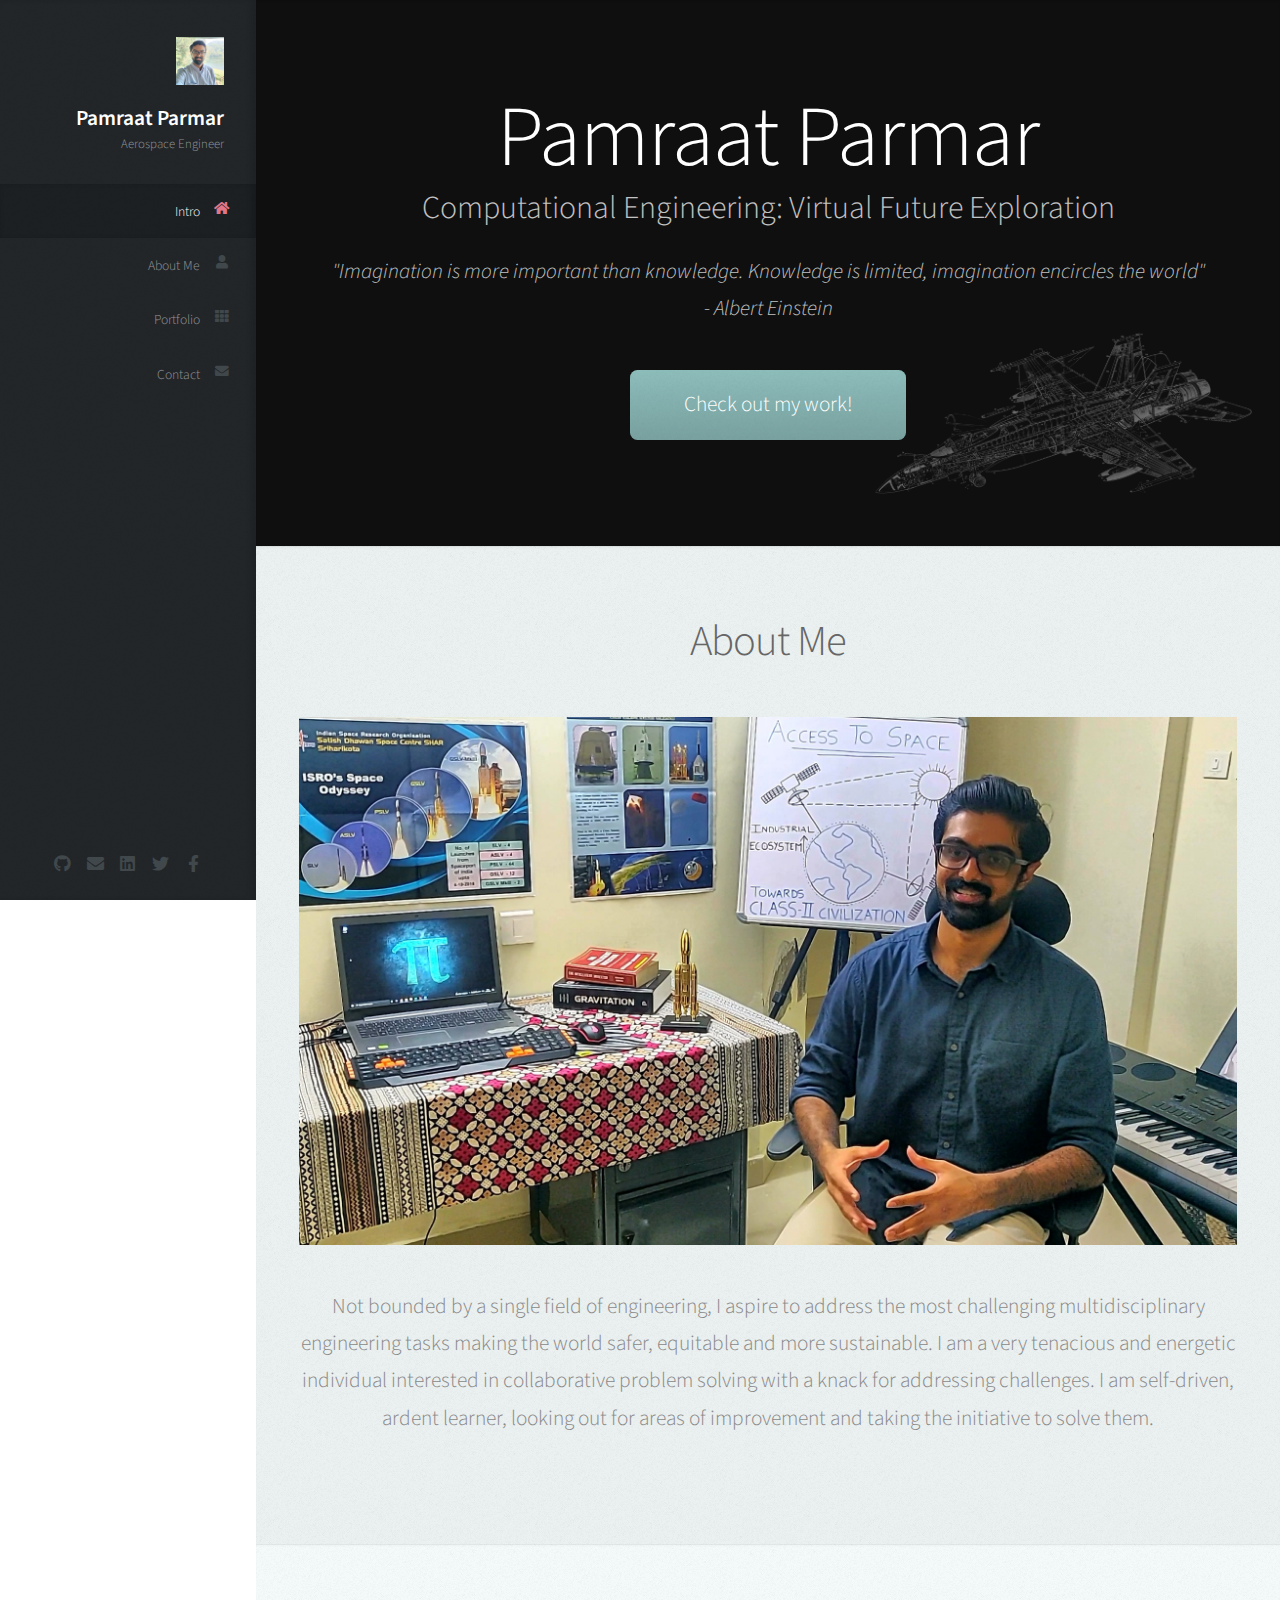
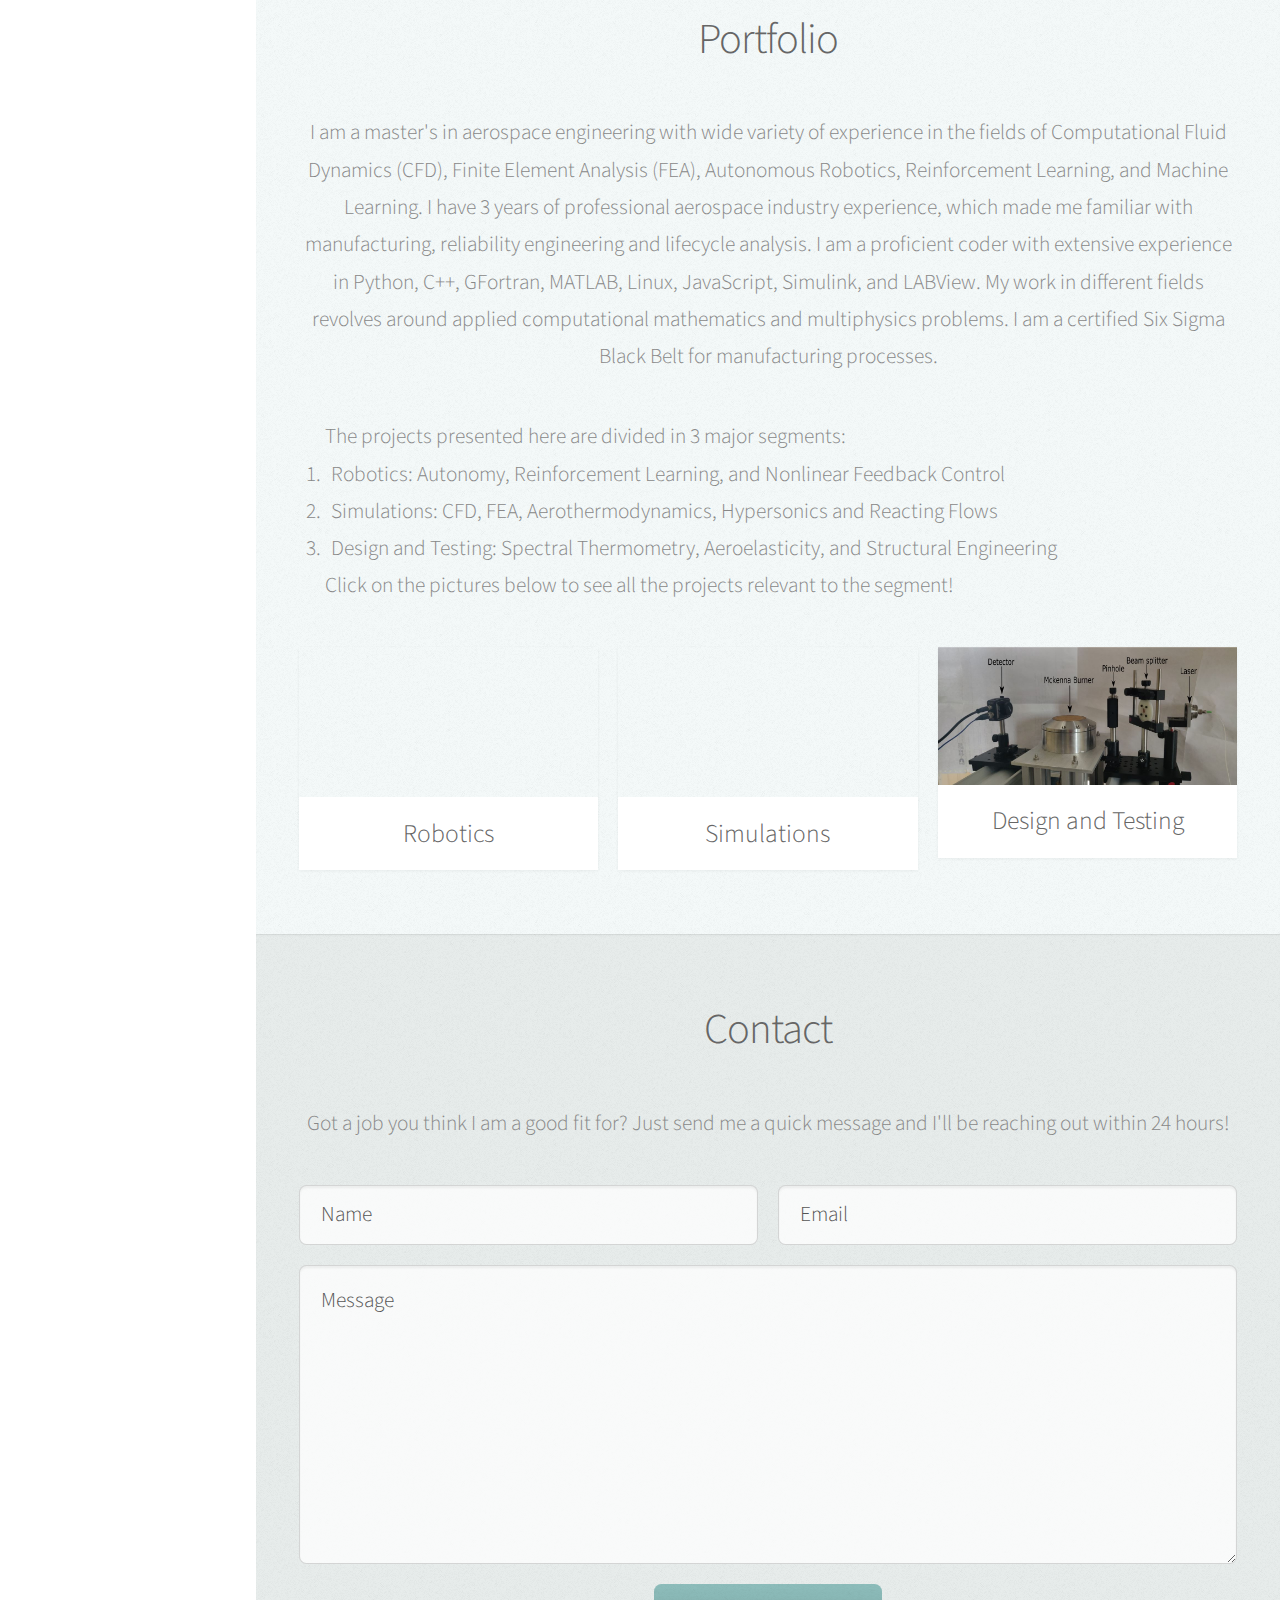
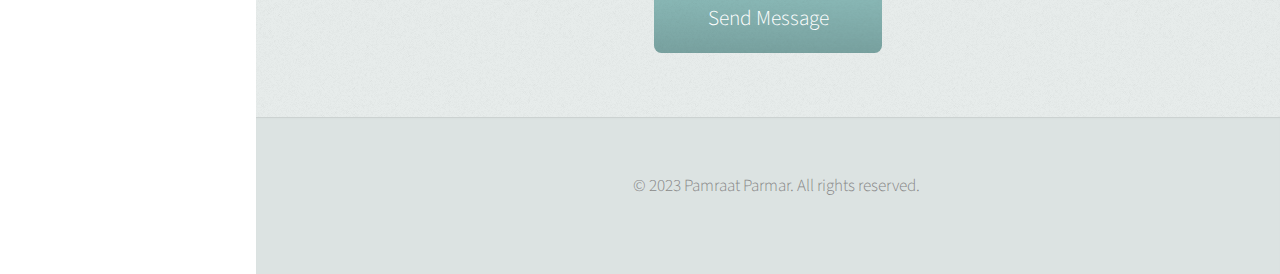
==== commit 3e908c82: "Renaming and content filling in design." ====
--- a/index.html
+++ b/index.html
@@ -62,7 +62,7 @@
 								<h2 class="alt"> <strong>Pamraat Parmar</strong></h2>
 								<h3 class="alt">Computational Engineering: Virtual Future Exploration</h3>
 								<p><em>"Imagination is more important than knowledge. Knowledge is limited, imagination
-									encircles the world"<br /> - Albert Einstein.</em> 						
+									encircles the world"<br /> - Albert Einstein</em> 						
 								</p>
 								<p></p>
 							</header>
@@ -112,7 +112,7 @@
 								The projects presented here are divided in 3 major segments:
 									<li> Robotics: Autonomy, Reinforcement Learning, and Nonlinear Feedback Control</li>
 									<li> Simulations: CFD, FEA, Aerothermodynamics, Hypersonics and Reacting Flows</li>
-									<li> Experimentation: Spectral Thermometry, Aeroelasticity, and Structural Engineering</li>
+									<li> Design and Testing: Spectral Thermometry, Aeroelasticity, and Structural Engineering</li>
 								Click on the pictures below to see all the projects relevant to the segment!
 							</ol>
 
@@ -143,9 +143,9 @@
 								</div>
 								<div class="col-4 col-12-mobile">
 									<article class="item">
-										<a href="experimentation.html" class="image fit"><img src="images/expMain.jpg" alt="" /></a>
+										<a href="desgin.html" class="image fit"><img src="images/expMain.jpg" alt="" /></a>
 										<header>
-											<h3>Experimentation</h3>
+											<h3>Design and Testing</h3>
 										</header>
 									</article>
 								</div>
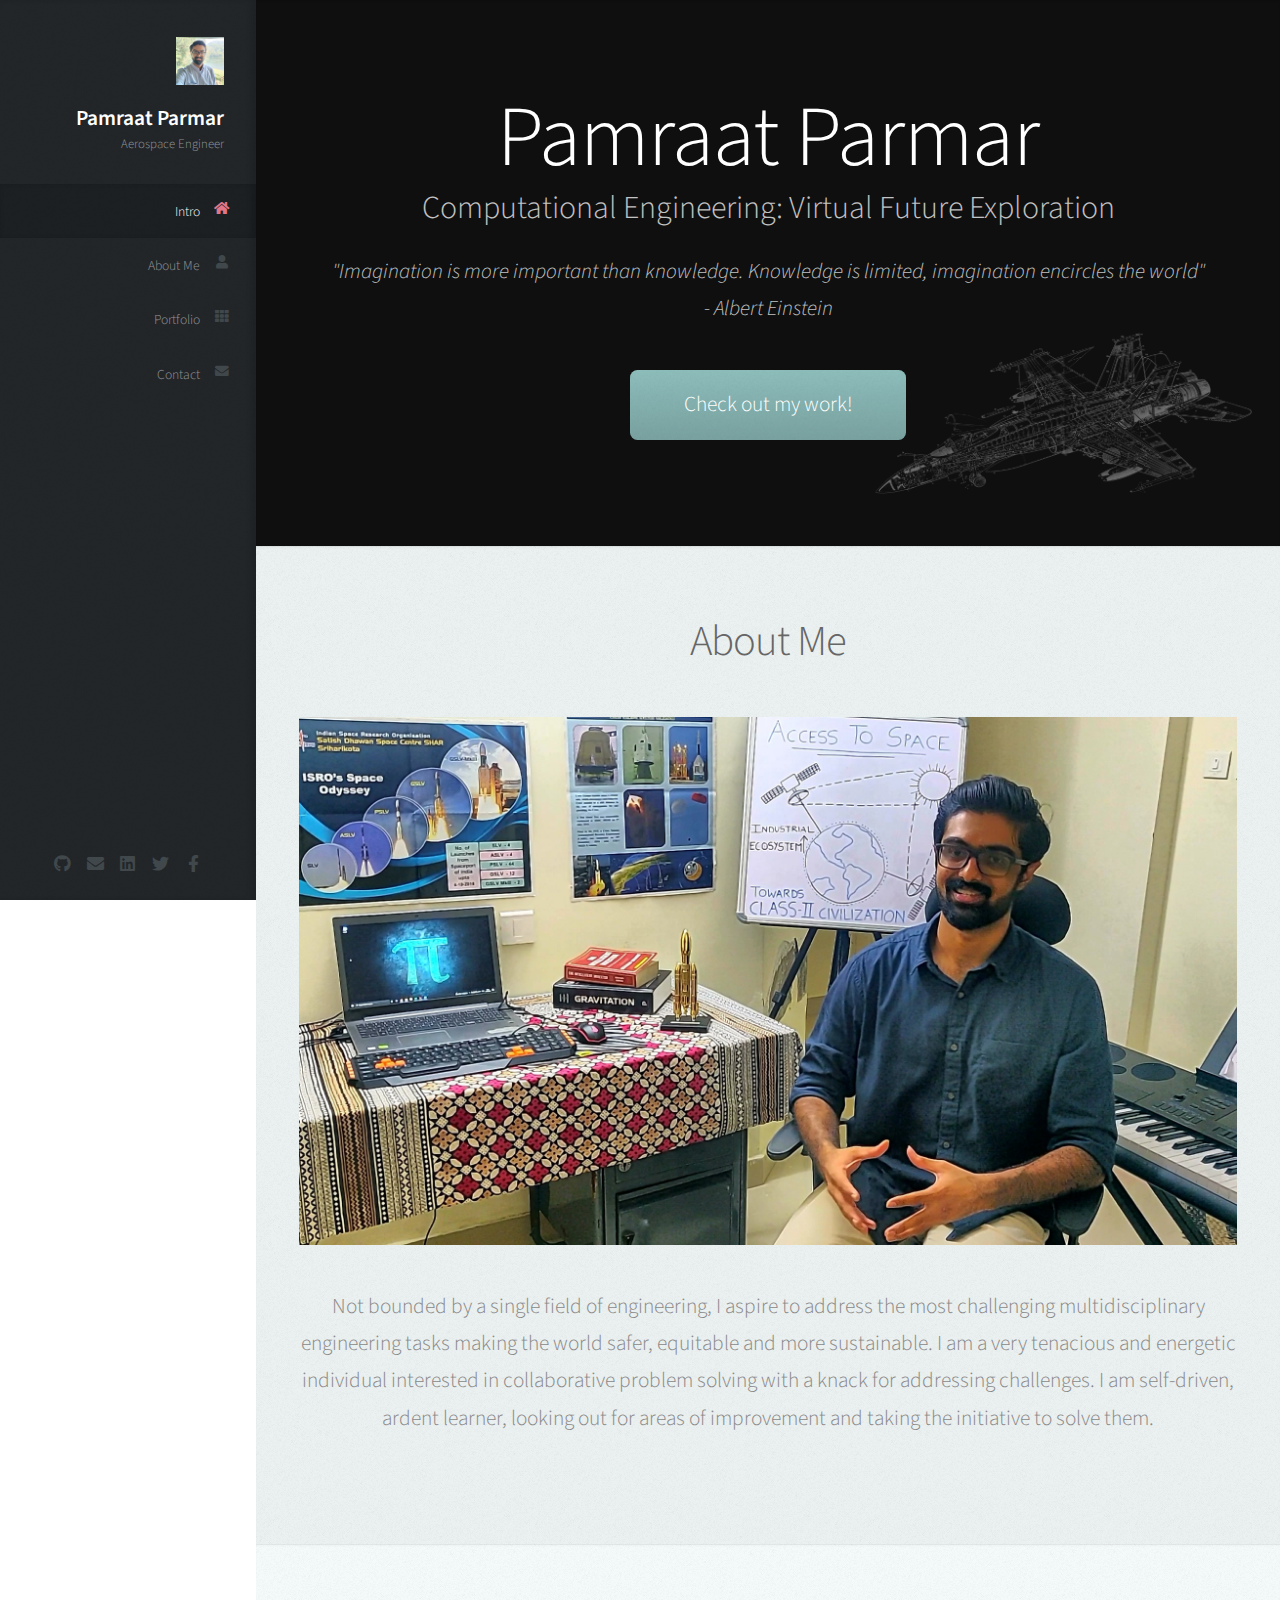
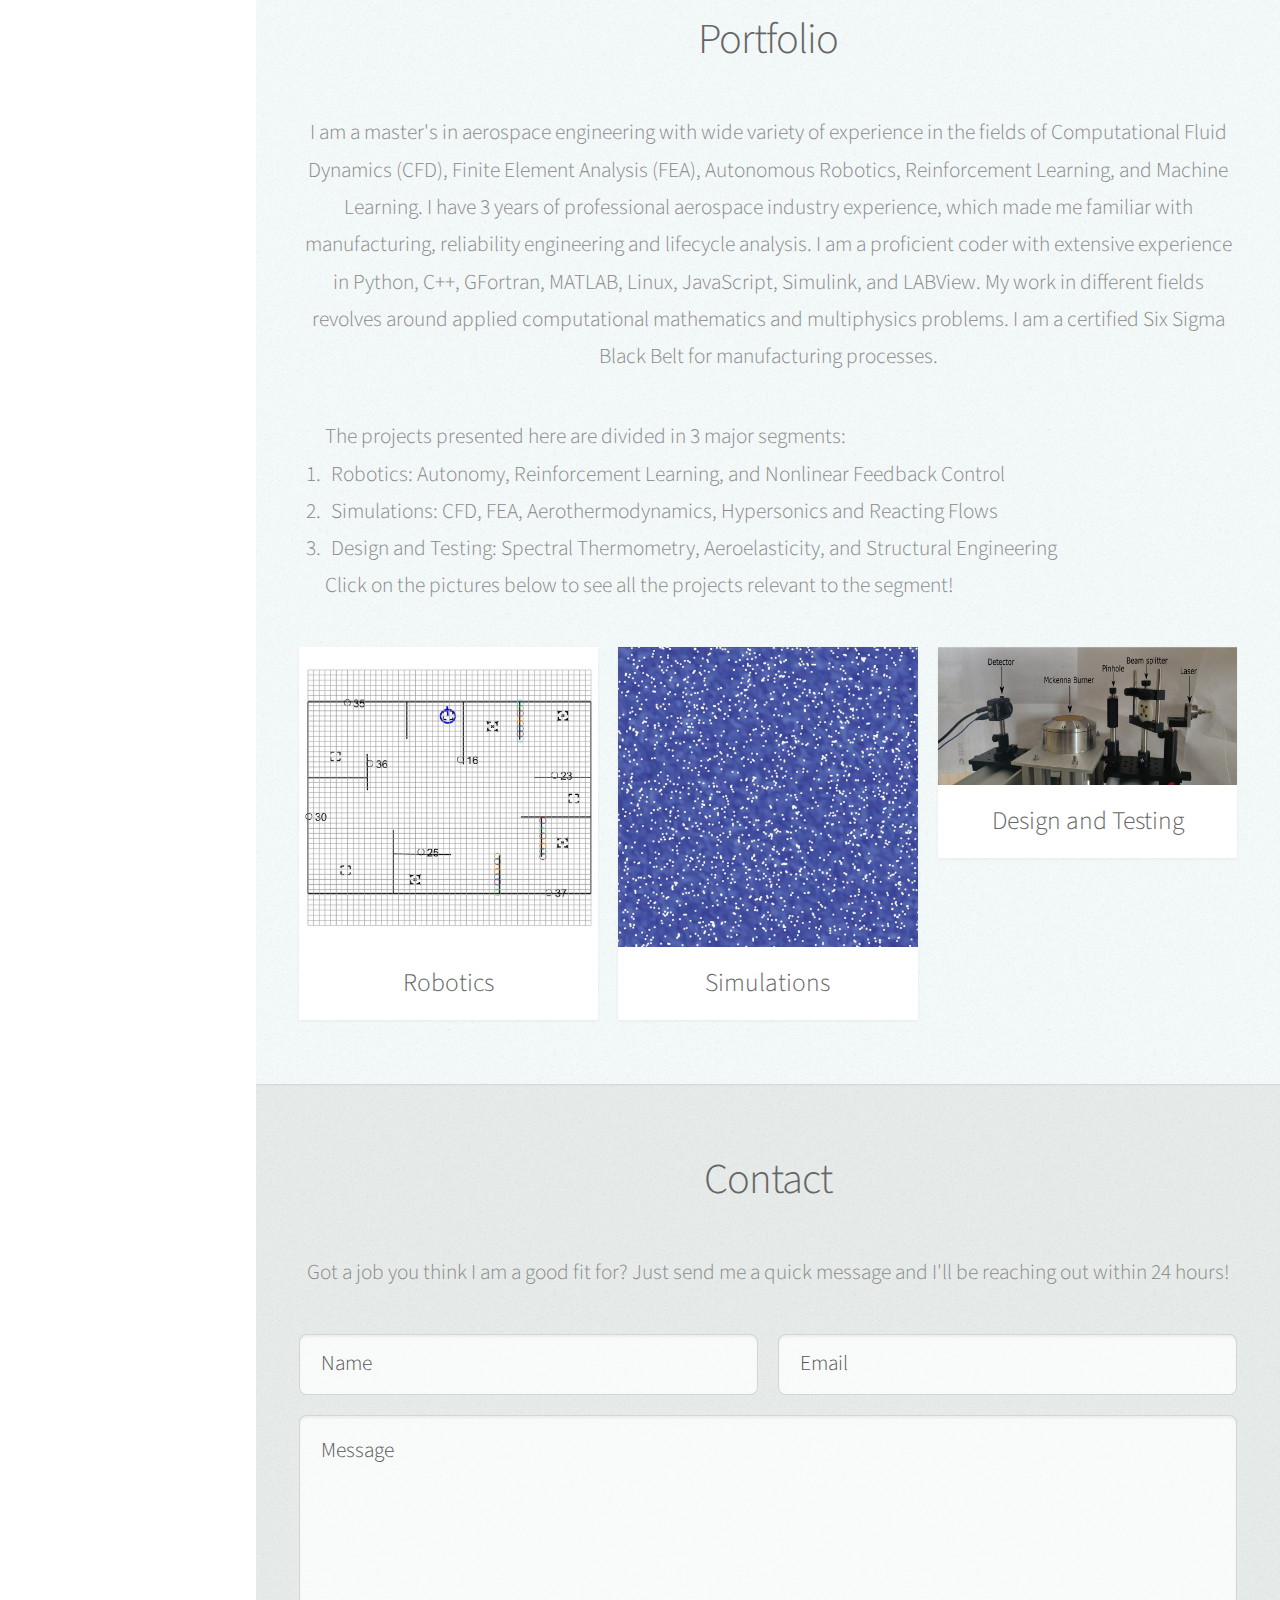
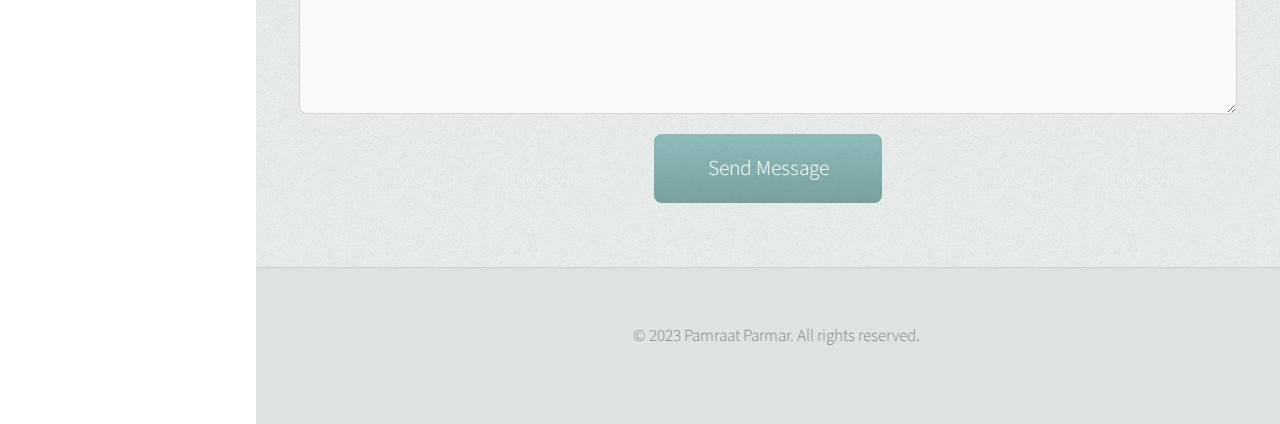
==== commit d8a61a29: "Lazy loading the videos." ====
--- a/index.html
+++ b/index.html
@@ -120,8 +120,8 @@
 								<div class="col-4 col-12-mobile">
 									<article class="item">
 										<a href="robotics.html" class="vid fit">
-											<video autoplay loop muted>
-												<source src="images/robVidMain.mp4" type=video/mp4>
+											<video class="lazy" autoplay loop muted playsinline poster="images/robVidMain1.jpg">
+												<source data-src="images/robVidMain.mp4" type=video/mp4>
 											</video>
 										</a>
 										<header>
@@ -132,8 +132,8 @@
 								<div class="col-4 col-12-mobile">
 									<article class="item">
 										<a href="simulations.html" class="vid fit">
-											<video autoplay loop muted>
-												<source src="images/simVidMain.mp4" type=video/mp4>
+											<video class="lazy" autoplay loop muted playsinline poster="images/simVidMain1.jpg">
+												<source data-src="images/simVidMain.mp4" type=video/mp4>
 											</video>
 										</a>
 										<header>
@@ -201,6 +201,5 @@
 			<script src="assets/js/breakpoints.min.js"></script>
 			<script src="assets/js/util.js"></script>
 			<script src="assets/js/main.js"></script>
-
 	</body>
 </html>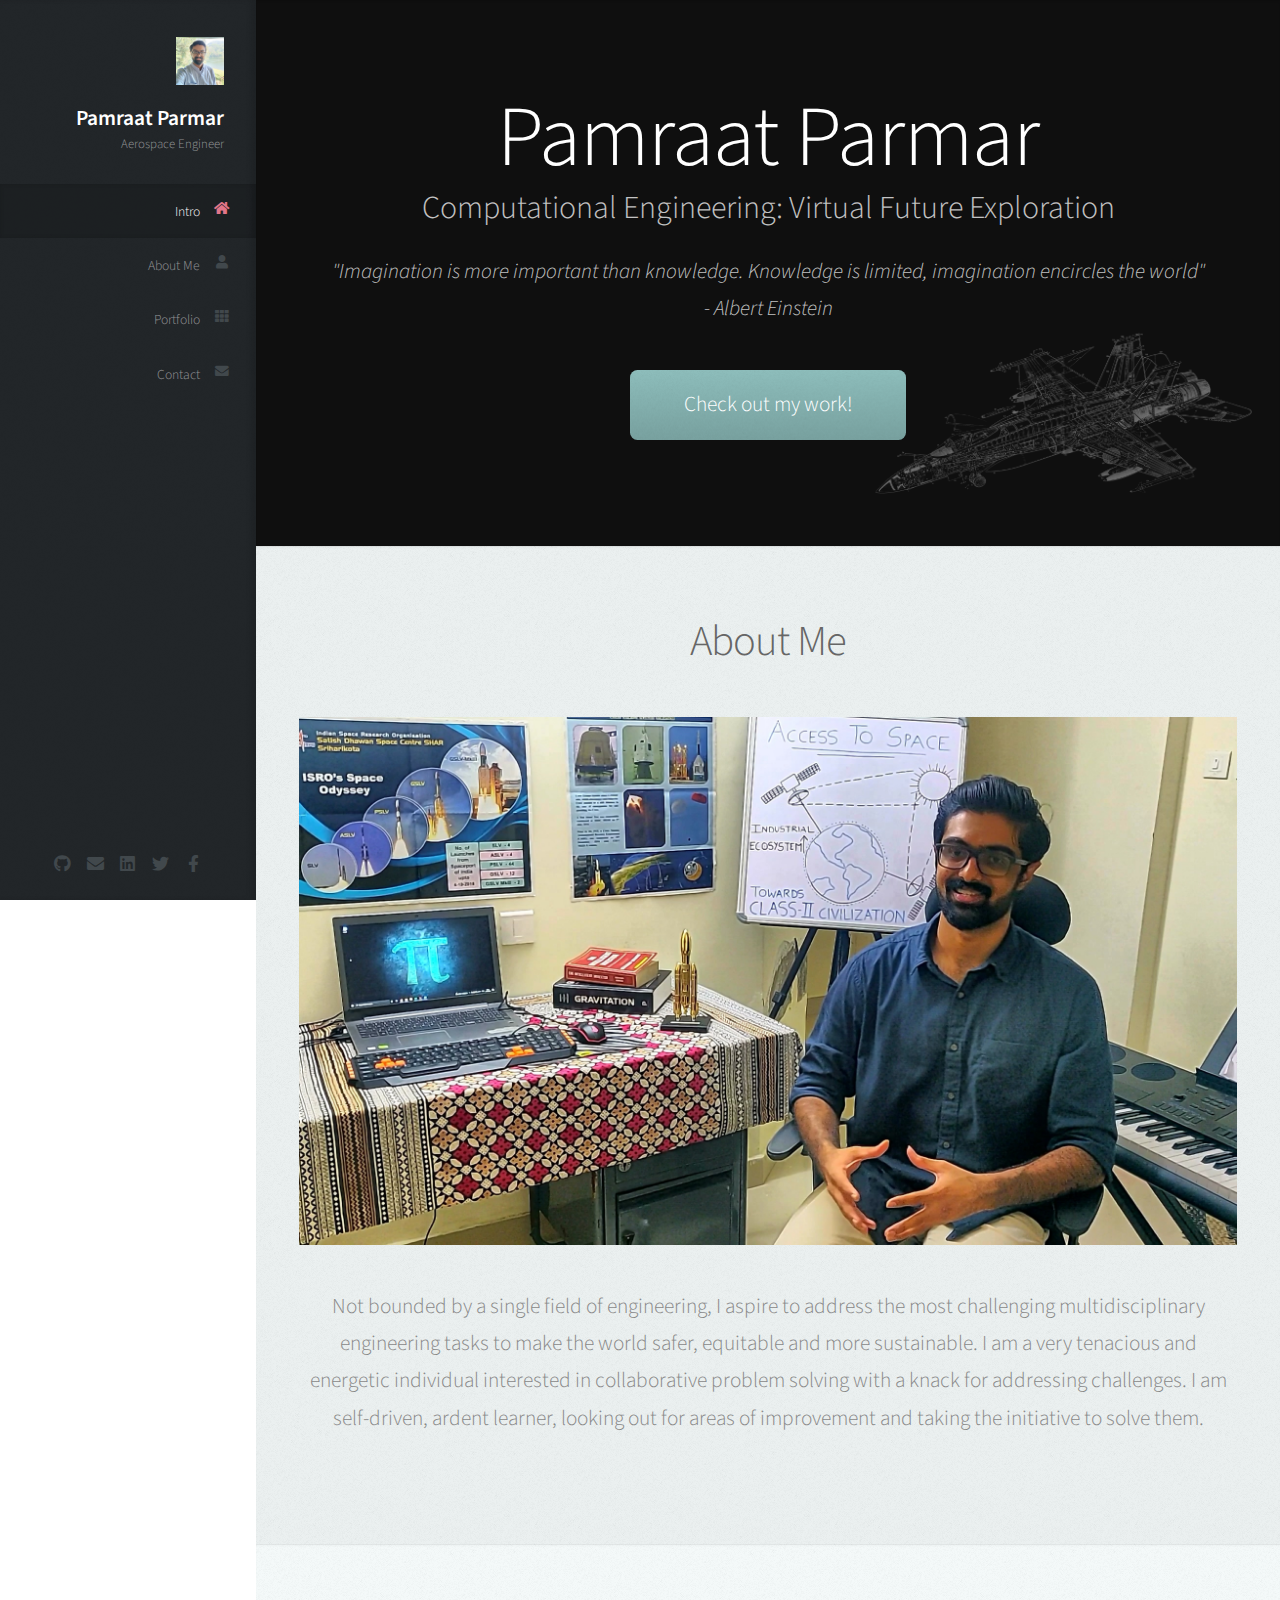
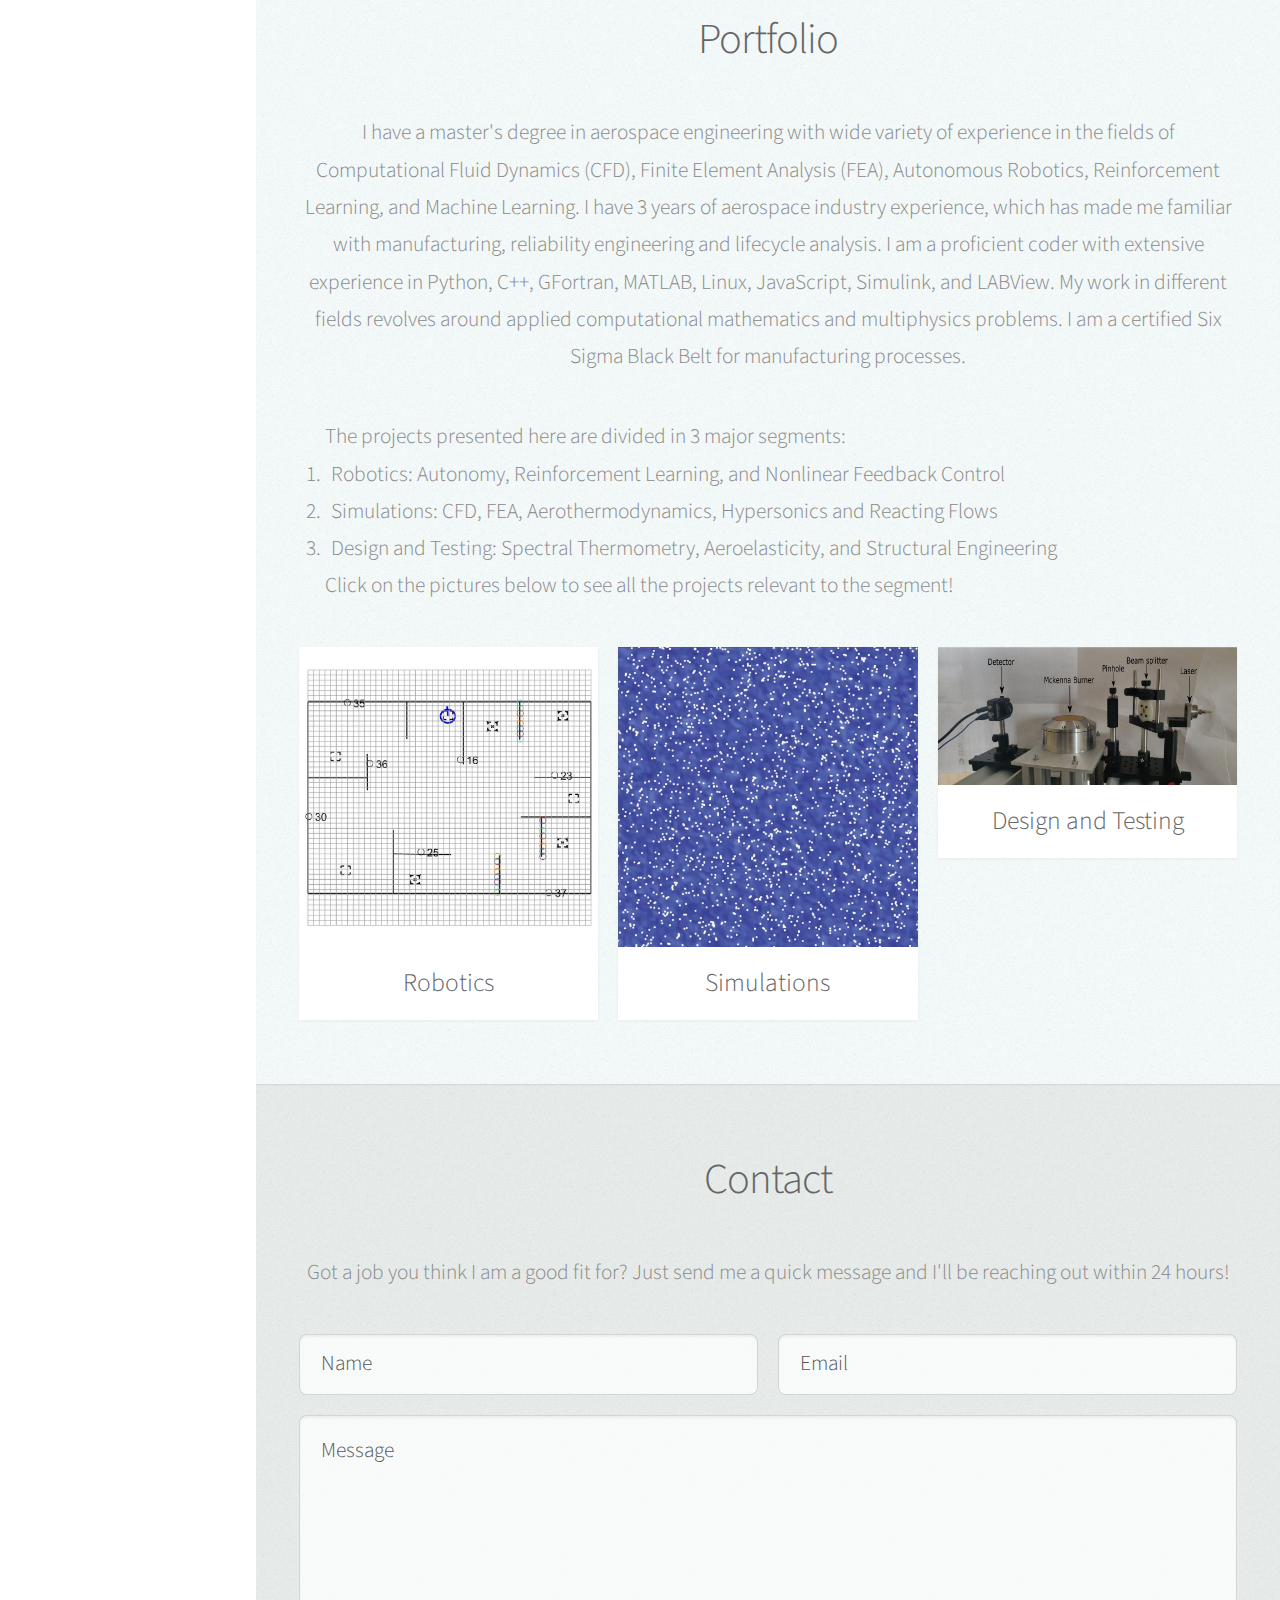
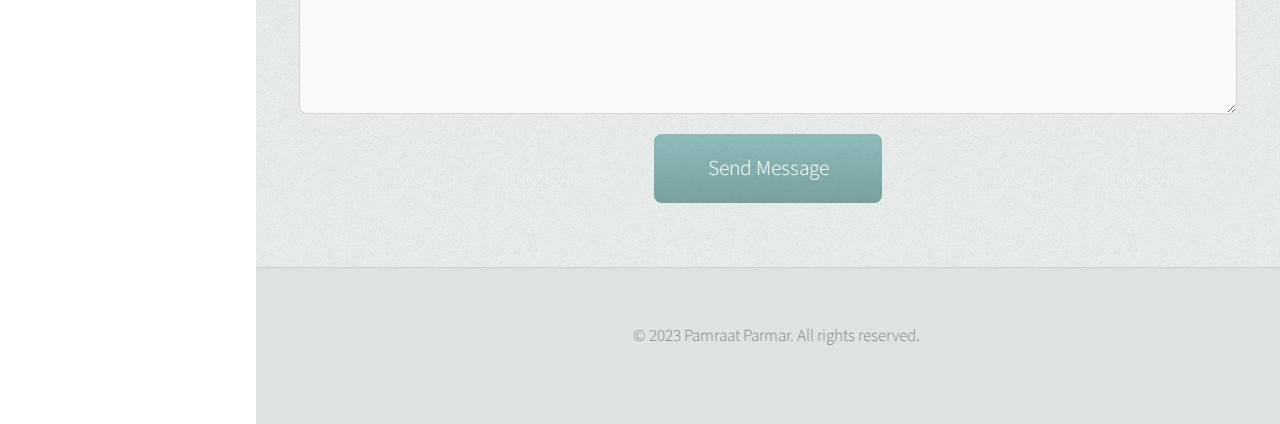
==== commit dfebc3f9: "Content correction: Added flowchart in six sigma, corrected grammar on index.html" ====
--- a/index.html
+++ b/index.html
@@ -85,7 +85,7 @@
 						<a href="#about" class="image featured"><img src="images/pic08.jpg" alt="" /></a>
 
 						<p>Not bounded by a single field of engineering, I aspire to 
-							address the most challenging multidisciplinary engineering tasks making the world
+							address the most challenging multidisciplinary engineering tasks to make the world
 							safer, equitable and more sustainable. I am a very tenacious and energetic individual 
 							interested in collaborative problem solving with a knack for addressing 
 							challenges. I am self-driven, ardent learner, looking out for areas of improvement 
@@ -102,9 +102,9 @@
 								<h2>Portfolio</h2>
 							</header>
 
-							<p>I am a master's in aerospace engineering with wide variety of experience in the fields of 
+							<p>I have a master's degree in aerospace engineering with wide variety of experience in the fields of 
 								Computational Fluid Dynamics (CFD), Finite Element Analysis (FEA), Autonomous Robotics, Reinforcement Learning, and Machine Learning.
-								I have 3 years of professional aerospace industry experience, which made me familiar with manufacturing, reliability engineering and lifecycle analysis.
+								I have 3 years of aerospace industry experience, which has made me familiar with manufacturing, reliability engineering and lifecycle analysis.
 								I am a proficient coder with extensive experience in Python, C++, GFortran, MATLAB, Linux, JavaScript, Simulink, and LABView.
 								My work in different fields revolves around applied computational mathematics and multiphysics 
 								problems. I am a certified Six Sigma Black Belt for manufacturing processes.</p>
@@ -143,7 +143,7 @@
 								</div>
 								<div class="col-4 col-12-mobile">
 									<article class="item">
-										<a href="desgin.html" class="image fit"><img src="images/expMain.jpg" alt="" /></a>
+										<a href="design.html" class="image fit"><img src="images/expMain.jpg" alt="" /></a>
 										<header>
 											<h3>Design and Testing</h3>
 										</header>
@@ -177,6 +177,8 @@
 									<div class="col-12">
 										<input type="submit" value="Send Message" />
 									</div>
+									<input type="hidden" name="_next" value="https://pamraat.github.io/portfolio/index.html" />
+									<input type="hidden" name="_autoresponse" value="Hello! Thanks for reaching out. I've received your message, and will be contacting you within 24 hours!" />
 								</div>
 							</form>
 						</div>
--- a/assets/css/main.css
+++ b/assets/css/main.css
@@ -2335,6 +2335,7 @@
 	
 	.close-button:hover {
 		background-color: darkgray;
+		z-index: 10001;
 	}
 
 	.modal-body{
@@ -2365,6 +2366,7 @@
 		visibility: visible;
 		transform: scale(1.0);
 		transition: visibility 0s linear 0s, opacity 0.25s 0s, transform 0.25s;
+		z-index: 10000;
 	}
 
 
